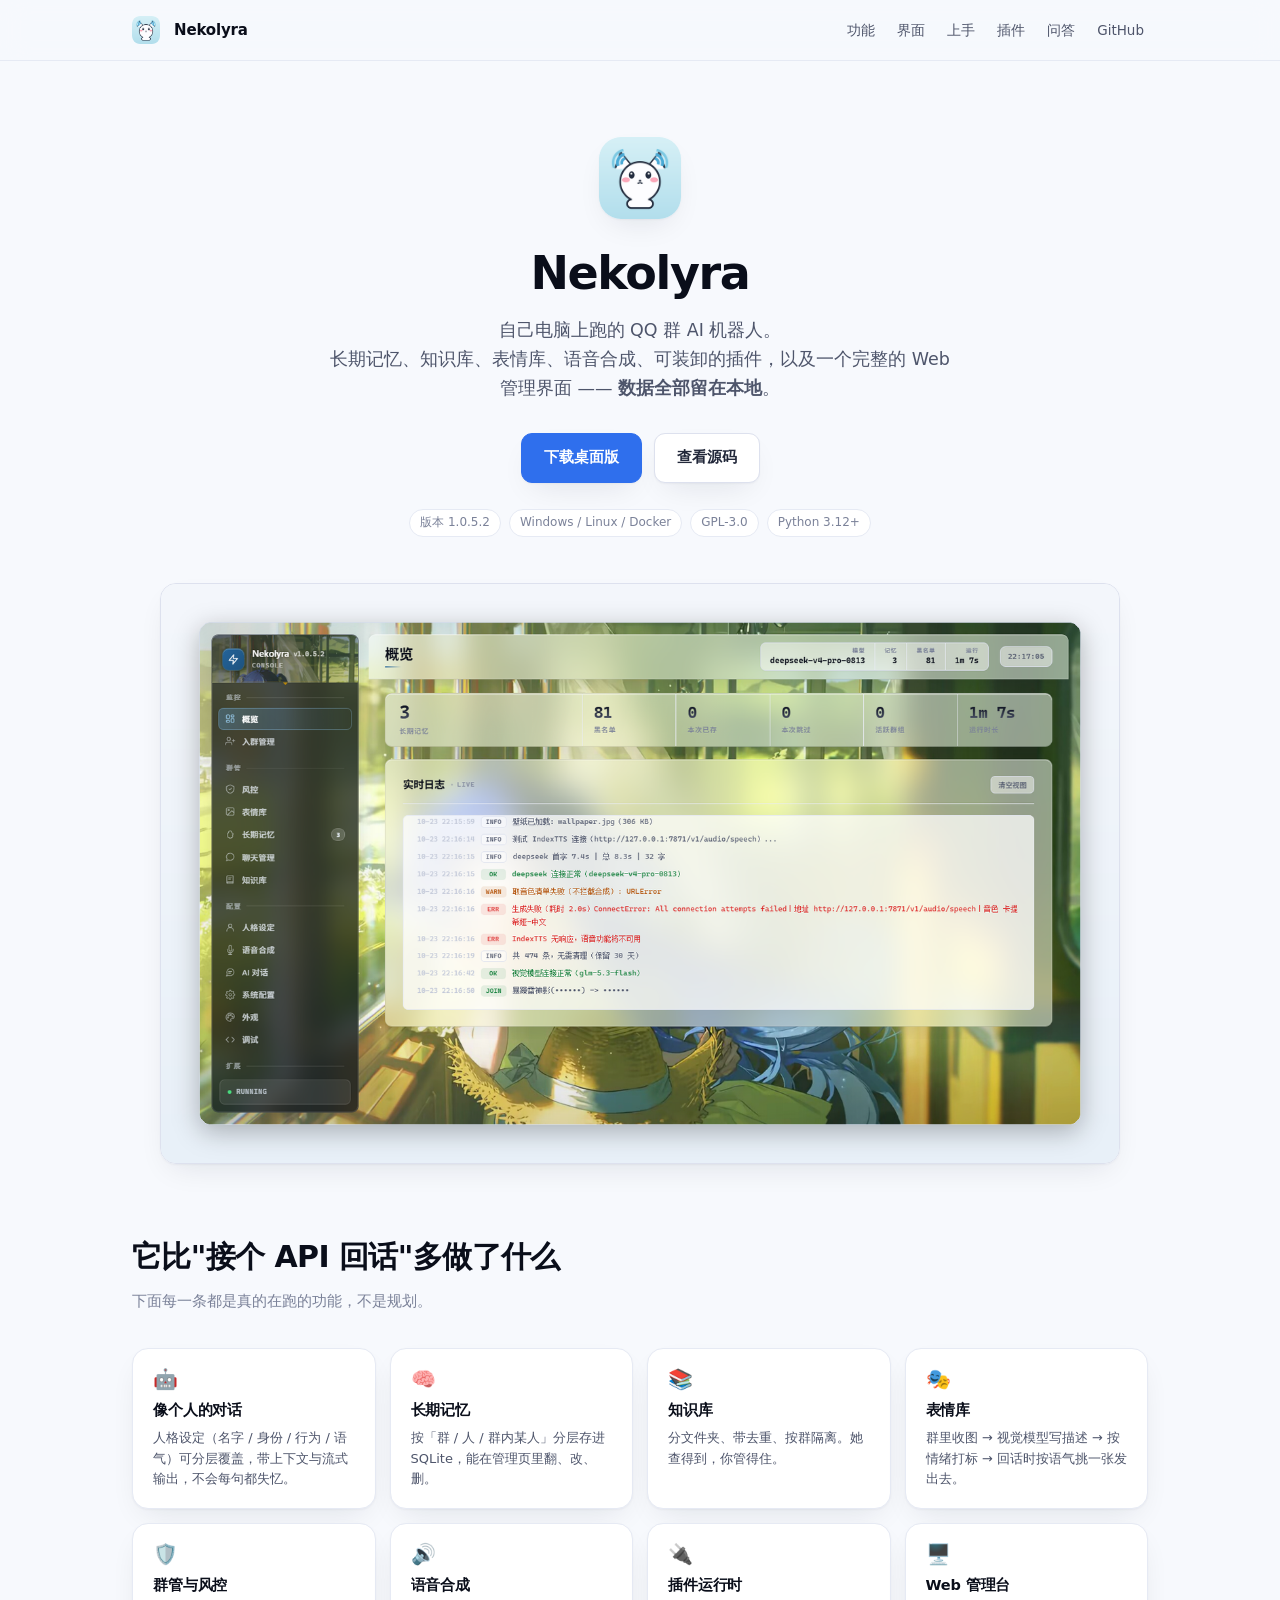
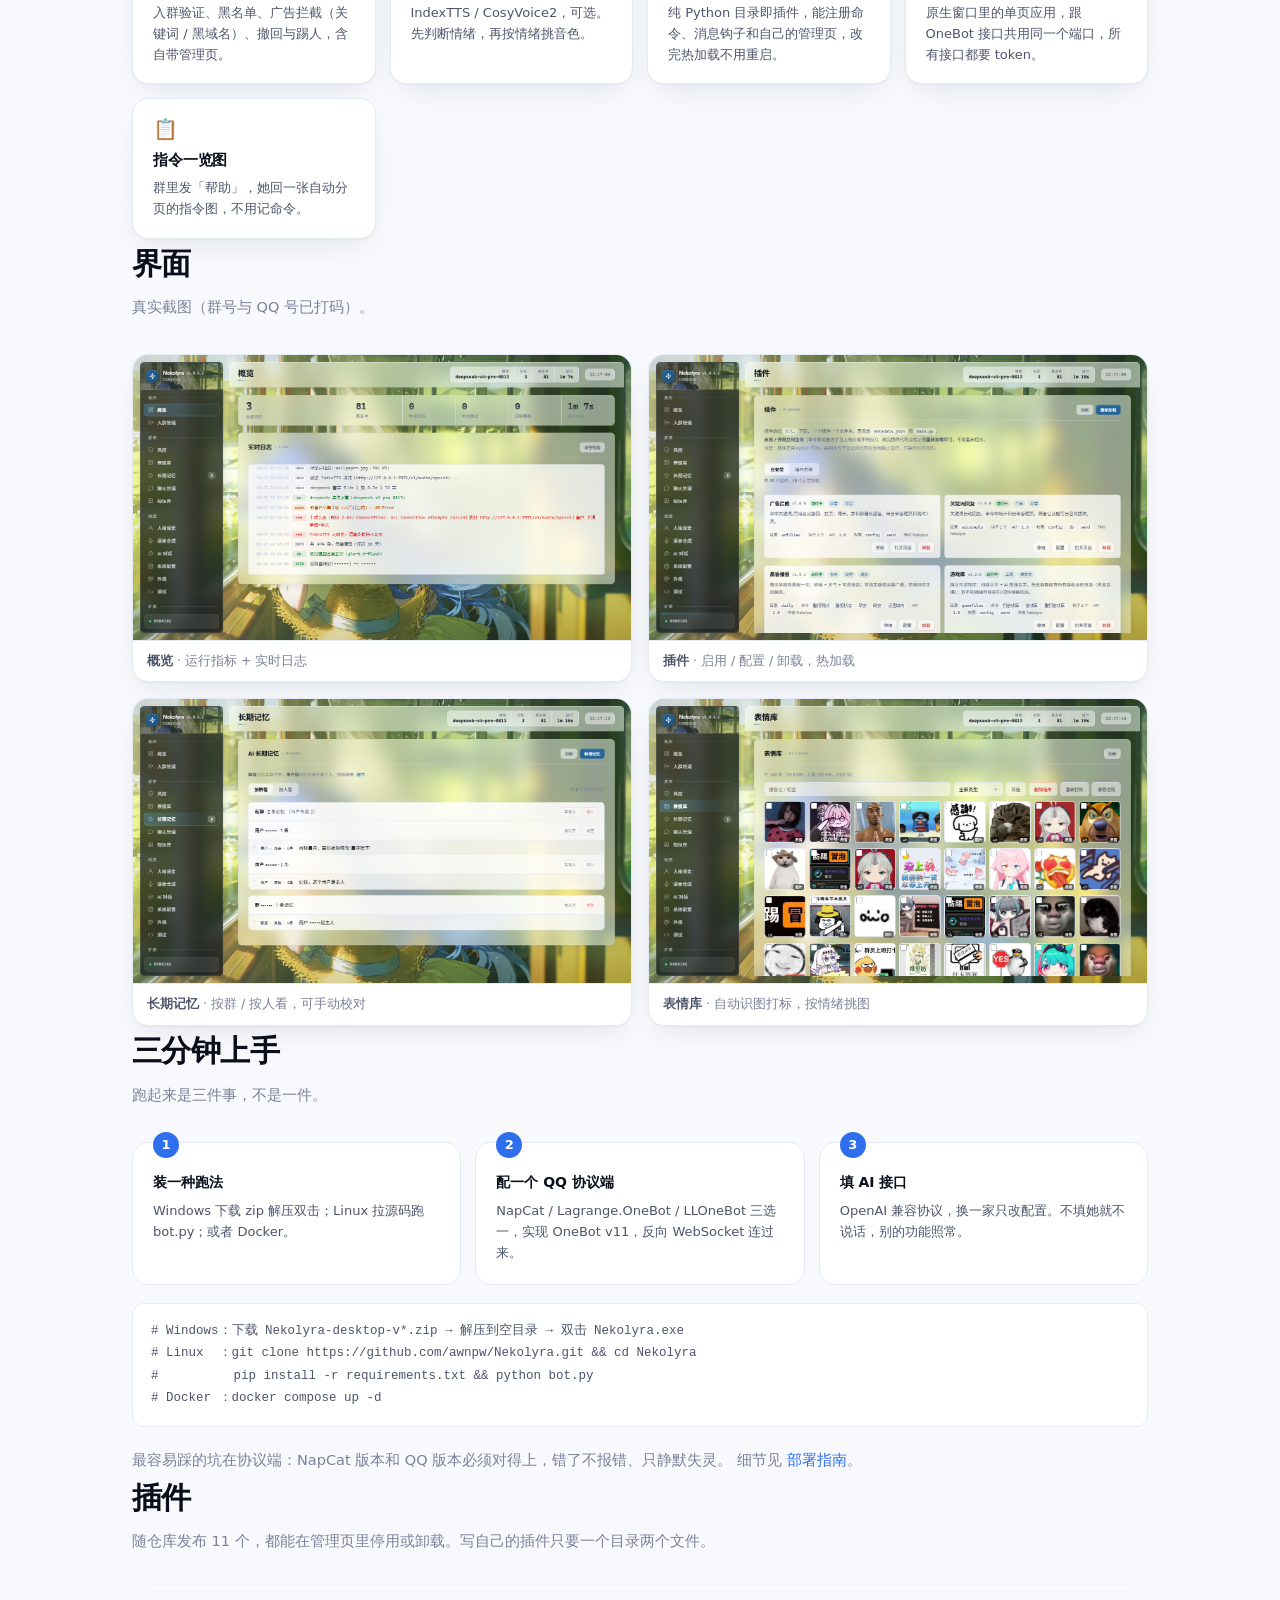
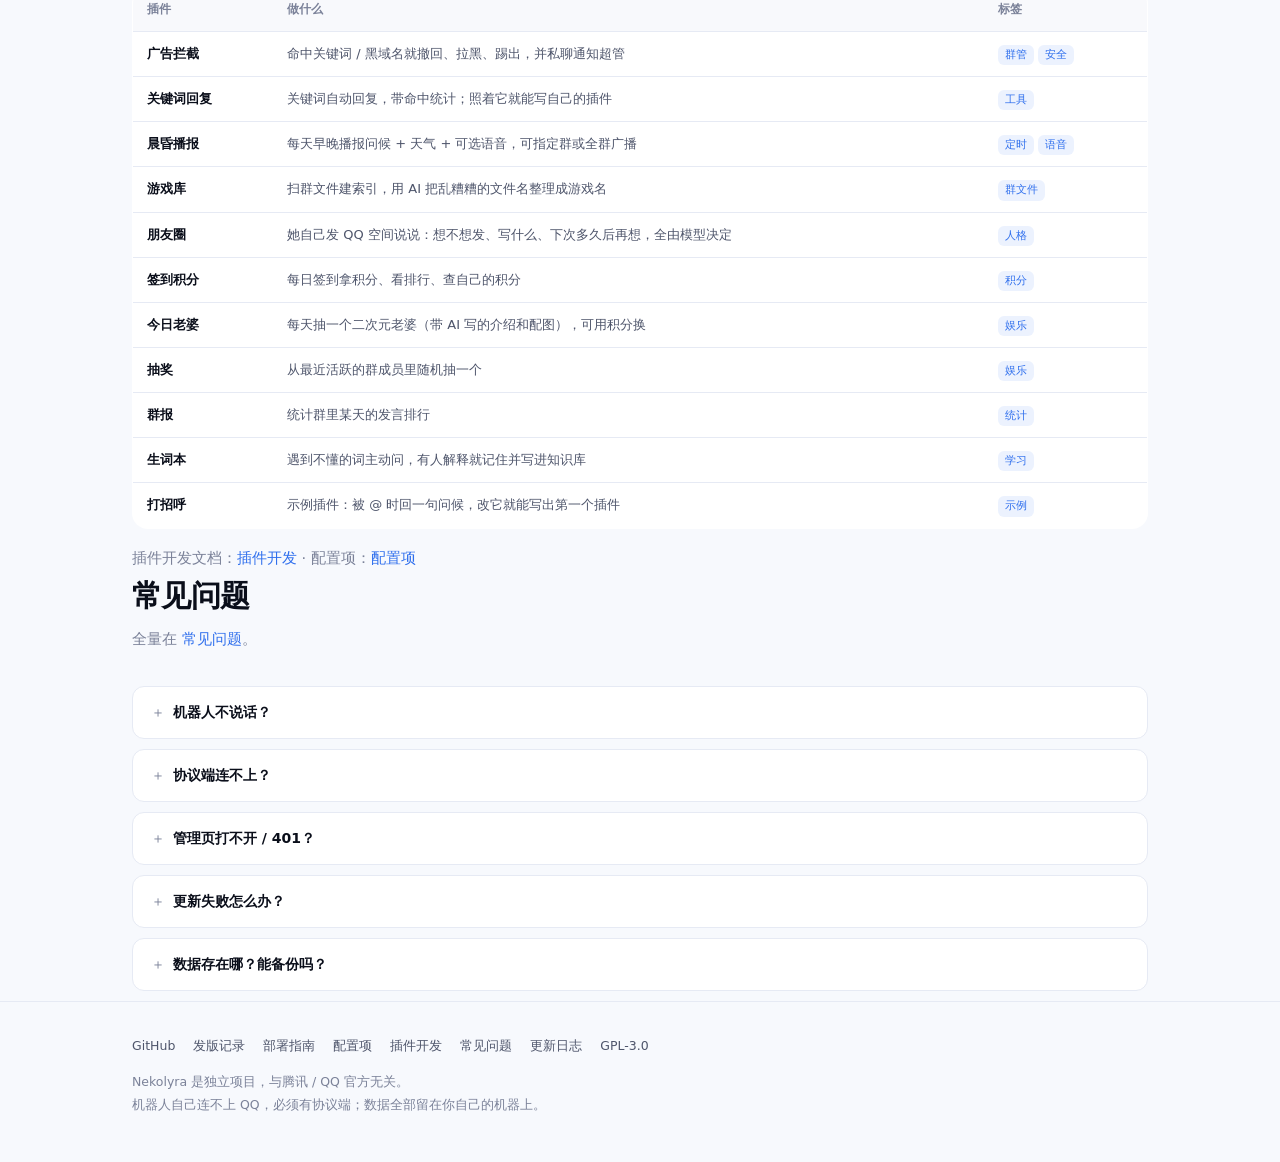
==== docs/index.html @ a96906b2 "文档：新增项目介绍页（GitHub Pages 用），单文件无依赖，深浅色自适应" ====
<!DOCTYPE html>
<html lang="zh-CN">
<head>
<meta charset="UTF-8">
<meta name="viewport" content="width=device-width, initial-scale=1.0, viewport-fit=cover">
<title>Nekolyra · 自己电脑上跑的 QQ 群 AI 机器人</title>
<meta name="description" content="Nekolyra 是一个跑在自己电脑上的 QQ 群 AI 机器人：长期记忆、知识库、表情库、语音合成、插件运行时，以及一个完整的 Web 管理界面。数据全在本地。">
<meta property="og:title" content="Nekolyra · 自己电脑上跑的 QQ 群 AI 机器人">
<meta property="og:description" content="长期记忆 / 知识库 / 表情库 / 语音 / 插件运行时 / Web 管理台，数据全在本地。">
<meta property="og:image" content="screenshots/hero.png">
<link rel="icon" href="screenshots/icon-192.png">
<style>
  :root{
    --ink:#0a0e1a; --text:#22283a; --text-2:#4e556b; --text-3:#7b8299;
    --bg:#f7f9fd; --card:#ffffff; --line:#e6eaf4; --line-2:#dde1ee;
    --blue:#2f6fed; --blue-soft:rgba(47,111,237,.09);
    --green:#15803d; --amber:#b45309; --shadow:0 1px 2px rgba(16,24,40,.04),0 12px 32px -12px rgba(16,24,40,.12);
    --radius:16px;
  }
  @media (prefers-color-scheme: dark){
    :root{
      --ink:#eef3fb; --text:#dbe3f3; --text-2:#a9b4cc; --text-3:#7f8aa6;
      --bg:#0b1120; --card:#121a2e; --line:#1e2942; --line-2:#28345c;
      --blue:#6aa9ff; --blue-soft:rgba(106,169,255,.13);
      --shadow:0 1px 2px rgba(0,0,0,.3),0 16px 40px -16px rgba(0,0,0,.6);
    }
  }
  *{box-sizing:border-box;margin:0;padding:0}
  html{scroll-behavior:smooth}
  body{
    font-family:system-ui,-apple-system,"Segoe UI","Microsoft YaHei",sans-serif;
    background:var(--bg); color:var(--text); line-height:1.65;
    -webkit-font-smoothing:antialiased;
  }
  a{color:var(--blue);text-decoration:none}
  a:hover{text-decoration:underline}
  .wrap{max-width:1060px;margin:0 auto;padding:0 22px}
  section{padding:78px 0}
  h2{font-size:clamp(22px,3.4vw,30px);letter-spacing:-.02em;color:var(--ink);margin-bottom:8px}
  .sub{color:var(--text-3);font-size:14.5px;margin-bottom:34px}

  /* ---------- 顶部 ---------- */
  header{position:sticky;top:0;z-index:20;backdrop-filter:blur(14px) saturate(1.4);
    background:color-mix(in srgb,var(--bg) 78%,transparent);border-bottom:1px solid var(--line)}
  .nav{display:flex;align-items:center;gap:14px;height:60px}
  .nav img{width:28px;height:28px;border-radius:8px}
  .nav b{font-size:15px;color:var(--ink);letter-spacing:-.01em}
  .nav .sp{flex:1}
  .nav a.link{font-size:13.5px;color:var(--text-2);padding:6px 4px}
  .nav a.link:hover{color:var(--blue);text-decoration:none}
  @media (max-width:700px){ .nav a.link{display:none} }

  /* ---------- hero ---------- */
  .hero{position:relative;overflow:hidden;padding:76px 0 60px;text-align:center}
  .hero::before{content:"";position:absolute;inset:-40% 30% auto;height:420px;
    background:radial-gradient(circle at 50% 0,var(--blue-soft),transparent 70%);pointer-events:none}
  .hero .logo{width:82px;height:82px;border-radius:22px;box-shadow:var(--shadow);margin-bottom:20px}
  .hero h1{font-size:clamp(30px,5.6vw,46px);line-height:1.15;letter-spacing:-.03em;color:var(--ink)}
  .hero p.lead{margin:16px auto 0;max-width:620px;font-size:clamp(15px,2.1vw,17.5px);color:var(--text-2)}
  .cta{display:flex;gap:12px;justify-content:center;flex-wrap:wrap;margin-top:30px}
  .btn{display:inline-flex;align-items:center;gap:8px;padding:12px 22px;border-radius:11px;
    font-size:14.5px;font-weight:600;border:1px solid var(--line-2);background:var(--card);
    color:var(--text);box-shadow:var(--shadow);transition:transform .12s ease,border-color .12s}
  .btn:hover{transform:translateY(-1px);border-color:var(--blue);text-decoration:none}
  .btn.primary{background:var(--blue);border-color:var(--blue);color:#fff}
  .badges{display:flex;gap:8px;justify-content:center;flex-wrap:wrap;margin-top:26px;
    font-size:12px;color:var(--text-3)}
  .badges span{padding:3px 10px;border:1px solid var(--line);border-radius:20px;background:var(--card)}
  .shot{margin:46px auto 0;max-width:960px}
  .shot img{width:100%;border-radius:var(--radius);border:1px solid var(--line-2);box-shadow:var(--shadow)}

  /* ---------- 功能 ---------- */
  .grid{display:grid;gap:14px;grid-template-columns:repeat(auto-fill,minmax(240px,1fr))}
  .card{background:var(--card);border:1px solid var(--line);border-radius:var(--radius);
    padding:20px 20px 18px;box-shadow:var(--shadow)}
  .card .ic{font-size:20px;line-height:1}
  .card h3{font-size:14.5px;color:var(--ink);margin:10px 0 5px;letter-spacing:-.01em}
  .card p{font-size:13px;color:var(--text-2);line-height:1.6}

  /* ---------- 截图 ---------- */
  .shots{display:grid;gap:16px;grid-template-columns:1fr 1fr}
  @media (max-width:760px){ .shots{grid-template-columns:1fr} }
  figure{background:var(--card);border:1px solid var(--line);border-radius:var(--radius);
    overflow:hidden;box-shadow:var(--shadow)}
  figure img{width:100%;display:block}
  figcaption{padding:10px 14px;font-size:12.5px;color:var(--text-3);border-top:1px solid var(--line)}
  figcaption b{color:var(--text-2);font-weight:600}

  /* ---------- 步骤 ---------- */
  .steps{display:grid;gap:14px;grid-template-columns:repeat(auto-fit,minmax(230px,1fr));counter-reset:s}
  .step{background:var(--card);border:1px solid var(--line);border-radius:var(--radius);padding:20px;position:relative}
  .step::before{counter-increment:s;content:counter(s);position:absolute;top:-11px;left:20px;
    width:26px;height:26px;border-radius:50%;background:var(--blue);color:#fff;
    font-size:13px;font-weight:700;display:flex;align-items:center;justify-content:center}
  .step h3{font-size:14px;color:var(--ink);margin:8px 0 6px}
  .step p{font-size:13px;color:var(--text-2)}
  pre{background:var(--card);border:1px solid var(--line);border-radius:12px;padding:16px 18px;
    overflow:auto;margin-top:18px;font-size:12.5px;line-height:1.8;color:var(--text-2);
    font-family:ui-monospace,"Cascadia Mono",Consolas,monospace}

  /* ---------- 插件表 ---------- */
  .tbl{width:100%;border-collapse:collapse;font-size:13px;background:var(--card);
    border:1px solid var(--line);border-radius:var(--radius);overflow:hidden}
  .tbl th,.tbl td{padding:11px 14px;text-align:left;border-bottom:1px solid var(--line);vertical-align:top}
  .tbl th{font-size:12px;color:var(--text-3);font-weight:600;background:color-mix(in srgb,var(--line) 30%,transparent)}
  .tbl tr:last-child td{border-bottom:none}
  .tbl td:first-child{white-space:nowrap;font-weight:600;color:var(--ink)}
  .tbl td:nth-child(2){color:var(--text-2)}
  .tag{display:inline-block;padding:1px 7px;border-radius:6px;font-size:11px;
    background:var(--blue-soft);color:var(--blue);margin-right:4px}

  /* ---------- FAQ ---------- */
  details{background:var(--card);border:1px solid var(--line);border-radius:12px;
    padding:14px 18px;margin-bottom:10px}
  details summary{cursor:pointer;font-size:14px;color:var(--ink);font-weight:600;list-style:none}
  details summary::-webkit-details-marker{display:none}
  details summary::before{content:"＋";color:var(--text-3);margin-right:8px;font-weight:400}
  details[open] summary::before{content:"－"}
  details p{margin-top:10px;font-size:13.5px;color:var(--text-2)}

  /* ---------- 页脚 ---------- */
  footer{border-top:1px solid var(--line);padding:34px 0 46px;font-size:12.5px;color:var(--text-3)}
  footer .row{display:flex;gap:18px;flex-wrap:wrap;align-items:center}
  footer .row a{color:var(--text-2)}
  footer .note{margin-top:14px;line-height:1.8}
</style>
</head>
<body>

<header>
  <div class="wrap nav">
    <img src="screenshots/icon-192.png" alt="Nekolyra">
    <b>Nekolyra</b>
    <span class="sp"></span>
    <a class="link" href="#features">功能</a>
    <a class="link" href="#shots">界面</a>
    <a class="link" href="#start">上手</a>
    <a class="link" href="#plugins">插件</a>
    <a class="link" href="#faq">问答</a>
    <a class="link" href="https://github.com/awnpw/Nekolyra">GitHub</a>
  </div>
</header>

<div class="wrap hero">
  <img class="logo" src="screenshots/icon-192.png" alt="">
  <h1>Nekolyra</h1>
  <p class="lead">
    自己电脑上跑的 QQ 群 AI 机器人。<br>
    长期记忆、知识库、表情库、语音合成、可装卸的插件，以及一个完整的 Web 管理界面 ——
    <b>数据全部留在本地</b>。
  </p>
  <div class="cta">
    <a class="btn primary" href="https://github.com/awnpw/Nekolyra/releases/latest">下载桌面版</a>
    <a class="btn" href="https://github.com/awnpw/Nekolyra">查看源码</a>
  </div>
  <div class="badges">
    <span>版本 1.0.5.2</span><span>Windows / Linux / Docker</span><span>GPL-3.0</span><span>Python 3.12+</span>
  </div>
  <div class="shot"><img src="screenshots/hero.png" alt="Nekolyra 管理界面"></div>
</div>

<section id="features" class="wrap">
  <h2>它比"接个 API 回话"多做了什么</h2>
  <p class="sub">下面每一条都是真的在跑的功能，不是规划。</p>
  <div class="grid">
    <div class="card"><div class="ic">🤖</div><h3>像个人的对话</h3>
      <p>人格设定（名字 / 身份 / 行为 / 语气）可分层覆盖，带上下文与流式输出，不会每句都失忆。</p></div>
    <div class="card"><div class="ic">🧠</div><h3>长期记忆</h3>
      <p>按「群 / 人 / 群内某人」分层存进 SQLite，能在管理页里翻、改、删。</p></div>
    <div class="card"><div class="ic">📚</div><h3>知识库</h3>
      <p>分文件夹、带去重、按群隔离。她查得到，你管得住。</p></div>
    <div class="card"><div class="ic">🎭</div><h3>表情库</h3>
      <p>群里收图 → 视觉模型写描述 → 按情绪打标 → 回话时按语气挑一张发出去。</p></div>
    <div class="card"><div class="ic">🛡️</div><h3>群管与风控</h3>
      <p>入群验证、黑名单、广告拦截（关键词 / 黑域名）、撤回与踢人，含自带管理页。</p></div>
    <div class="card"><div class="ic">🔊</div><h3>语音合成</h3>
      <p>IndexTTS / CosyVoice2，可选。先判断情绪，再按情绪挑音色。</p></div>
    <div class="card"><div class="ic">🔌</div><h3>插件运行时</h3>
      <p>纯 Python 目录即插件，能注册命令、消息钩子和自己的管理页，改完热加载不用重启。</p></div>
    <div class="card"><div class="ic">🖥️</div><h3>Web 管理台</h3>
      <p>原生窗口里的单页应用，跟 OneBot 接口共用同一个端口，所有接口都要 token。</p></div>
    <div class="card"><div class="ic">📋</div><h3>指令一览图</h3>
      <p>群里发「帮助」，她回一张自动分页的指令图，不用记命令。</p></div>
  </div>
</section>

<section id="shots" class="wrap">
  <h2>界面</h2>
  <p class="sub">真实截图（群号与 QQ 号已打码）。</p>
  <div class="shots">
    <figure><img src="screenshots/01-概览.png" alt="概览"><figcaption><b>概览</b> · 运行指标 + 实时日志</figcaption></figure>
    <figure><img src="screenshots/02-插件.png" alt="插件"><figcaption><b>插件</b> · 启用 / 配置 / 卸载，热加载</figcaption></figure>
    <figure><img src="screenshots/04-长期记忆.png" alt="长期记忆"><figcaption><b>长期记忆</b> · 按群 / 按人看，可手动校对</figcaption></figure>
    <figure><img src="screenshots/05-表情库.png" alt="表情库"><figcaption><b>表情库</b> · 自动识图打标，按情绪挑图</figcaption></figure>
  </div>
</section>

<section id="start" class="wrap">
  <h2>三分钟上手</h2>
  <p class="sub">跑起来是三件事，不是一件。</p>
  <div class="steps">
    <div class="step"><h3>装一种跑法</h3><p>Windows 下载 zip 解压双击；Linux 拉源码跑 bot.py；或者 Docker。</p></div>
    <div class="step"><h3>配一个 QQ 协议端</h3><p>NapCat / Lagrange.OneBot / LLOneBot 三选一，实现 OneBot v11，反向 WebSocket 连过来。</p></div>
    <div class="step"><h3>填 AI 接口</h3><p>OpenAI 兼容协议，换一家只改配置。不填她就不说话，别的功能照常。</p></div>
  </div>
  <pre># Windows：下载 Nekolyra-desktop-v*.zip → 解压到空目录 → 双击 Nekolyra.exe
# Linux  ：git clone https://github.com/awnpw/Nekolyra.git &amp;&amp; cd Nekolyra
#          pip install -r requirements.txt &amp;&amp; python bot.py
# Docker ：docker compose up -d</pre>
  <p class="sub" style="margin:22px 0 0">
    最容易踩的坑在协议端：NapCat 版本和 QQ 版本必须对得上，错了不报错、只静默失灵。
    细节见 <a href="部署指南.md">部署指南</a>。
  </p>
</section>

<section id="plugins" class="wrap">
  <h2>插件</h2>
  <p class="sub">随仓库发布 11 个，都能在管理页里停用或卸载。写自己的插件只要一个目录两个文件。</p>
  <table class="tbl">
    <thead><tr><th>插件</th><th>做什么</th><th>标签</th></tr></thead>
    <tbody>
      <tr><td>广告拦截</td><td>命中关键词 / 黑域名就撤回、拉黑、踢出，并私聊通知超管</td><td><span class="tag">群管</span><span class="tag">安全</span></td></tr>
      <tr><td>关键词回复</td><td>关键词自动回复，带命中统计；照着它就能写自己的插件</td><td><span class="tag">工具</span></td></tr>
      <tr><td>晨昏播报</td><td>每天早晚播报问候 + 天气 + 可选语音，可指定群或全群广播</td><td><span class="tag">定时</span><span class="tag">语音</span></td></tr>
      <tr><td>游戏库</td><td>扫群文件建索引，用 AI 把乱糟糟的文件名整理成游戏名</td><td><span class="tag">群文件</span></td></tr>
      <tr><td>朋友圈</td><td>她自己发 QQ 空间说说：想不想发、写什么、下次多久后再想，全由模型决定</td><td><span class="tag">人格</span></td></tr>
      <tr><td>签到积分</td><td>每日签到拿积分、看排行、查自己的积分</td><td><span class="tag">积分</span></td></tr>
      <tr><td>今日老婆</td><td>每天抽一个二次元老婆（带 AI 写的介绍和配图），可用积分换</td><td><span class="tag">娱乐</span></td></tr>
      <tr><td>抽奖</td><td>从最近活跃的群成员里随机抽一个</td><td><span class="tag">娱乐</span></td></tr>
      <tr><td>群报</td><td>统计群里某天的发言排行</td><td><span class="tag">统计</span></td></tr>
      <tr><td>生词本</td><td>遇到不懂的词主动问，有人解释就记住并写进知识库</td><td><span class="tag">学习</span></td></tr>
      <tr><td>打招呼</td><td>示例插件：被 @ 时回一句问候，改它就能写出第一个插件</td><td><span class="tag">示例</span></td></tr>
    </tbody>
  </table>
  <p class="sub" style="margin:18px 0 0">插件开发文档：<a href="插件开发.md">插件开发</a> · 配置项：<a href="配置项.md">配置项</a></p>
</section>

<section id="faq" class="wrap">
  <h2>常见问题</h2>
  <p class="sub">全量在 <a href="常见问题.md">常见问题</a>。</p>
  <details><summary>机器人不说话？</summary>
    <p>先看 startup.log 有没有「AI 连接正常」。没有就是 AI 接口没配好；有就是触发条件的问题 —— 默认要 @ 或叫名字才会理人。</p></details>
  <details><summary>协议端连不上？</summary>
    <p>NapCat 版本必须和 QQ 版本对得上，错了不报错、只静默失灵。另外确认反向 WebSocket 是往 127.0.0.1 的 PORT 连。</p></details>
  <details><summary>管理页打不开 / 401？</summary>
    <p>token 在 config.json 的 admin_token 里，URL 要用编码后的值（# &amp; = + 空格 都要转）。</p></details>
  <details><summary>更新失败怎么办？</summary>
    <p>看 data/updates/update.log：它会写清楚预检、备份、换名、验收每一步。验收不过会自动退回上一版，安装目录不会停在半新半旧。</p></details>
  <details><summary>数据存在哪？能备份吗？</summary>
    <p>全在安装目录的 data/ 下：bot.db、plugins/、stickers/、config.json。拷走整个 data/ 就是完整备份。</p></details>
</section>

<footer>
  <div class="wrap">
    <div class="row">
      <a href="https://github.com/awnpw/Nekolyra">GitHub</a>
      <a href="https://github.com/awnpw/Nekolyra/releases">发版记录</a>
      <a href="部署指南.md">部署指南</a>
      <a href="配置项.md">配置项</a>
      <a href="插件开发.md">插件开发</a>
      <a href="常见问题.md">常见问题</a>
      <a href="https://github.com/awnpw/Nekolyra/blob/main/CHANGELOG.md">更新日志</a>
      <a href="https://github.com/awnpw/Nekolyra/blob/main/LICENSE">GPL-3.0</a>
    </div>
    <div class="note">
      Nekolyra 是独立项目，与腾讯 / QQ 官方无关。<br>
      机器人自己连不上 QQ，必须有协议端；数据全部留在你自己的机器上。
    </div>
  </div>
</footer>

<script>
// 图片点击放大（不引入任何第三方库）
document.querySelectorAll(".shot img,.shots img").forEach(function (img) {
  img.style.cursor = "zoom-in";
  img.addEventListener("click", function () {
    var m = document.createElement("div");
    m.style.cssText = "position:fixed;inset:0;z-index:99;background:rgba(8,12,24,.82);" +
      "display:flex;align-items:center;justify-content:center;padding:24px;cursor:zoom-out";
    var big = img.cloneNode();
    big.style.cssText = "max-width:100%;max-height:100%;border-radius:12px;box-shadow:0 24px 60px rgba(0,0,0,.5)";
    m.appendChild(big);
    m.addEventListener("click", function () { m.remove(); });
    document.body.appendChild(m);
  });
});
</script>
</body>
</html>
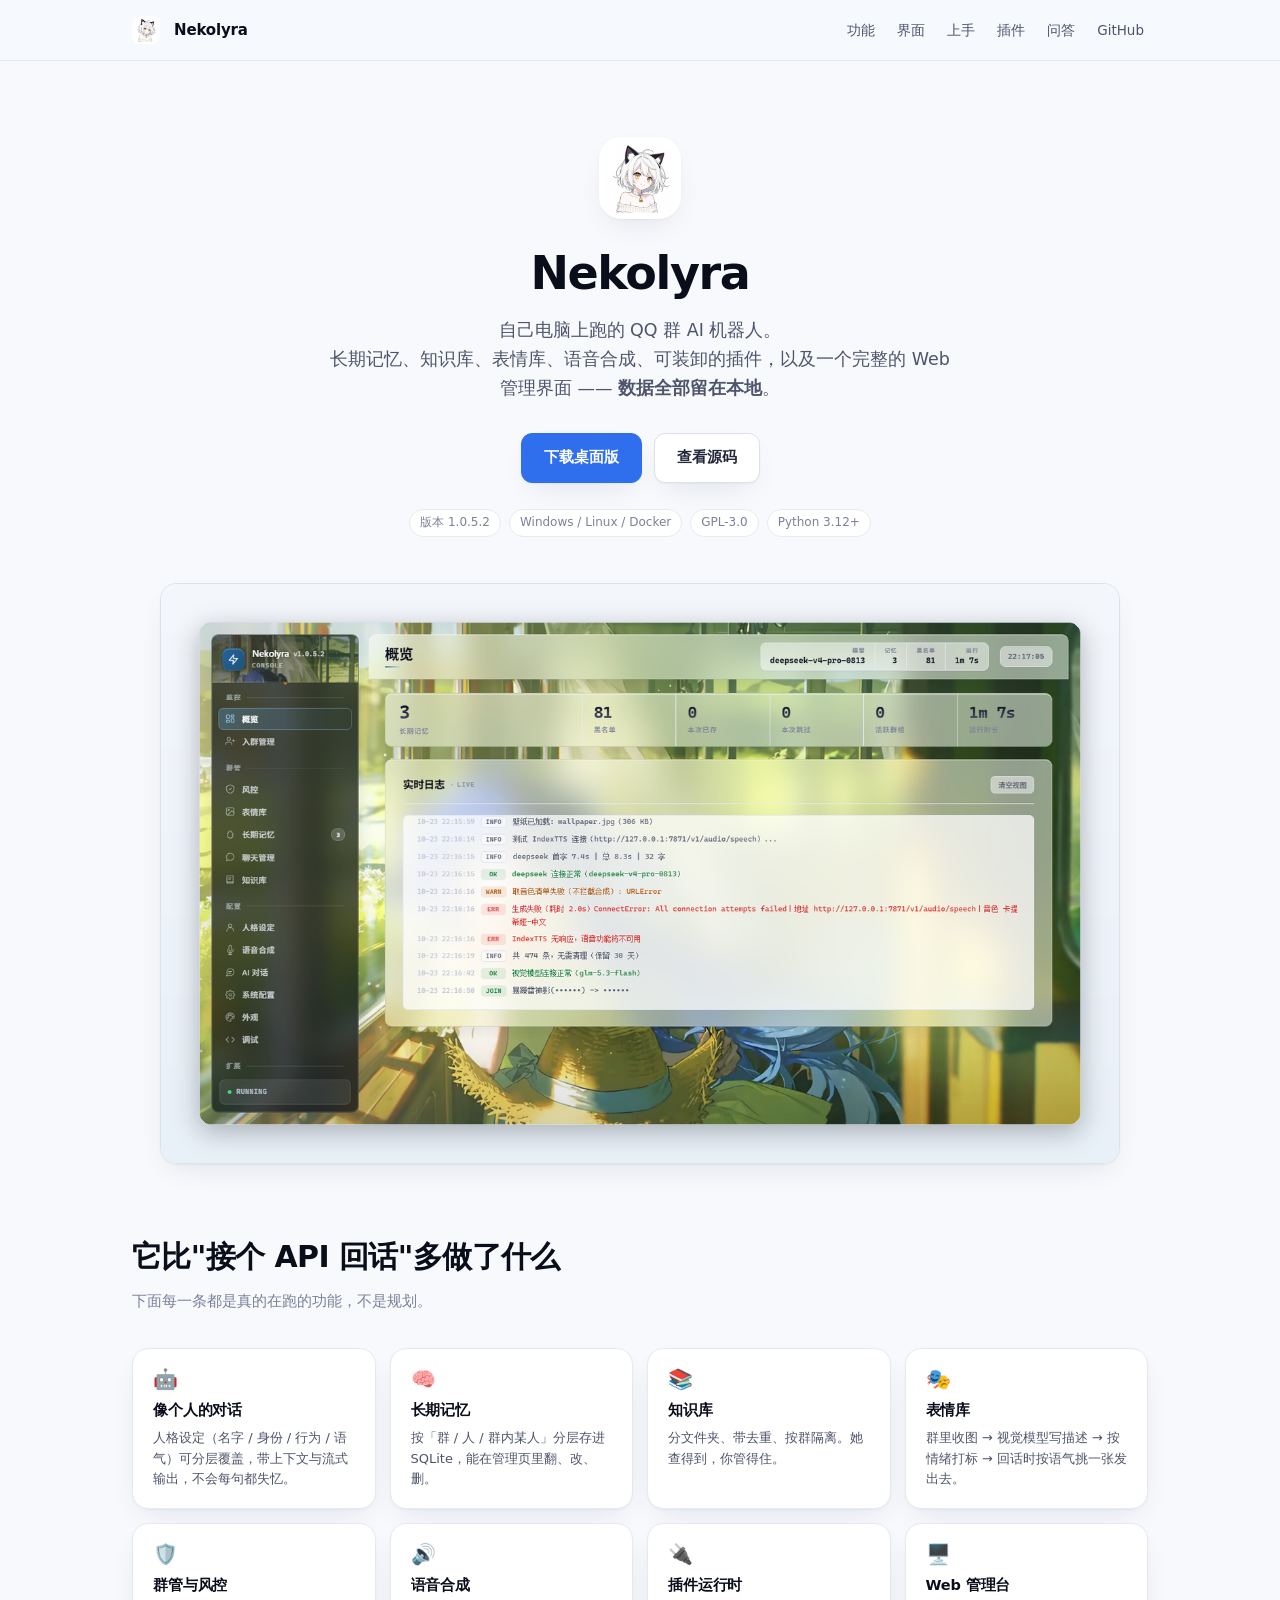
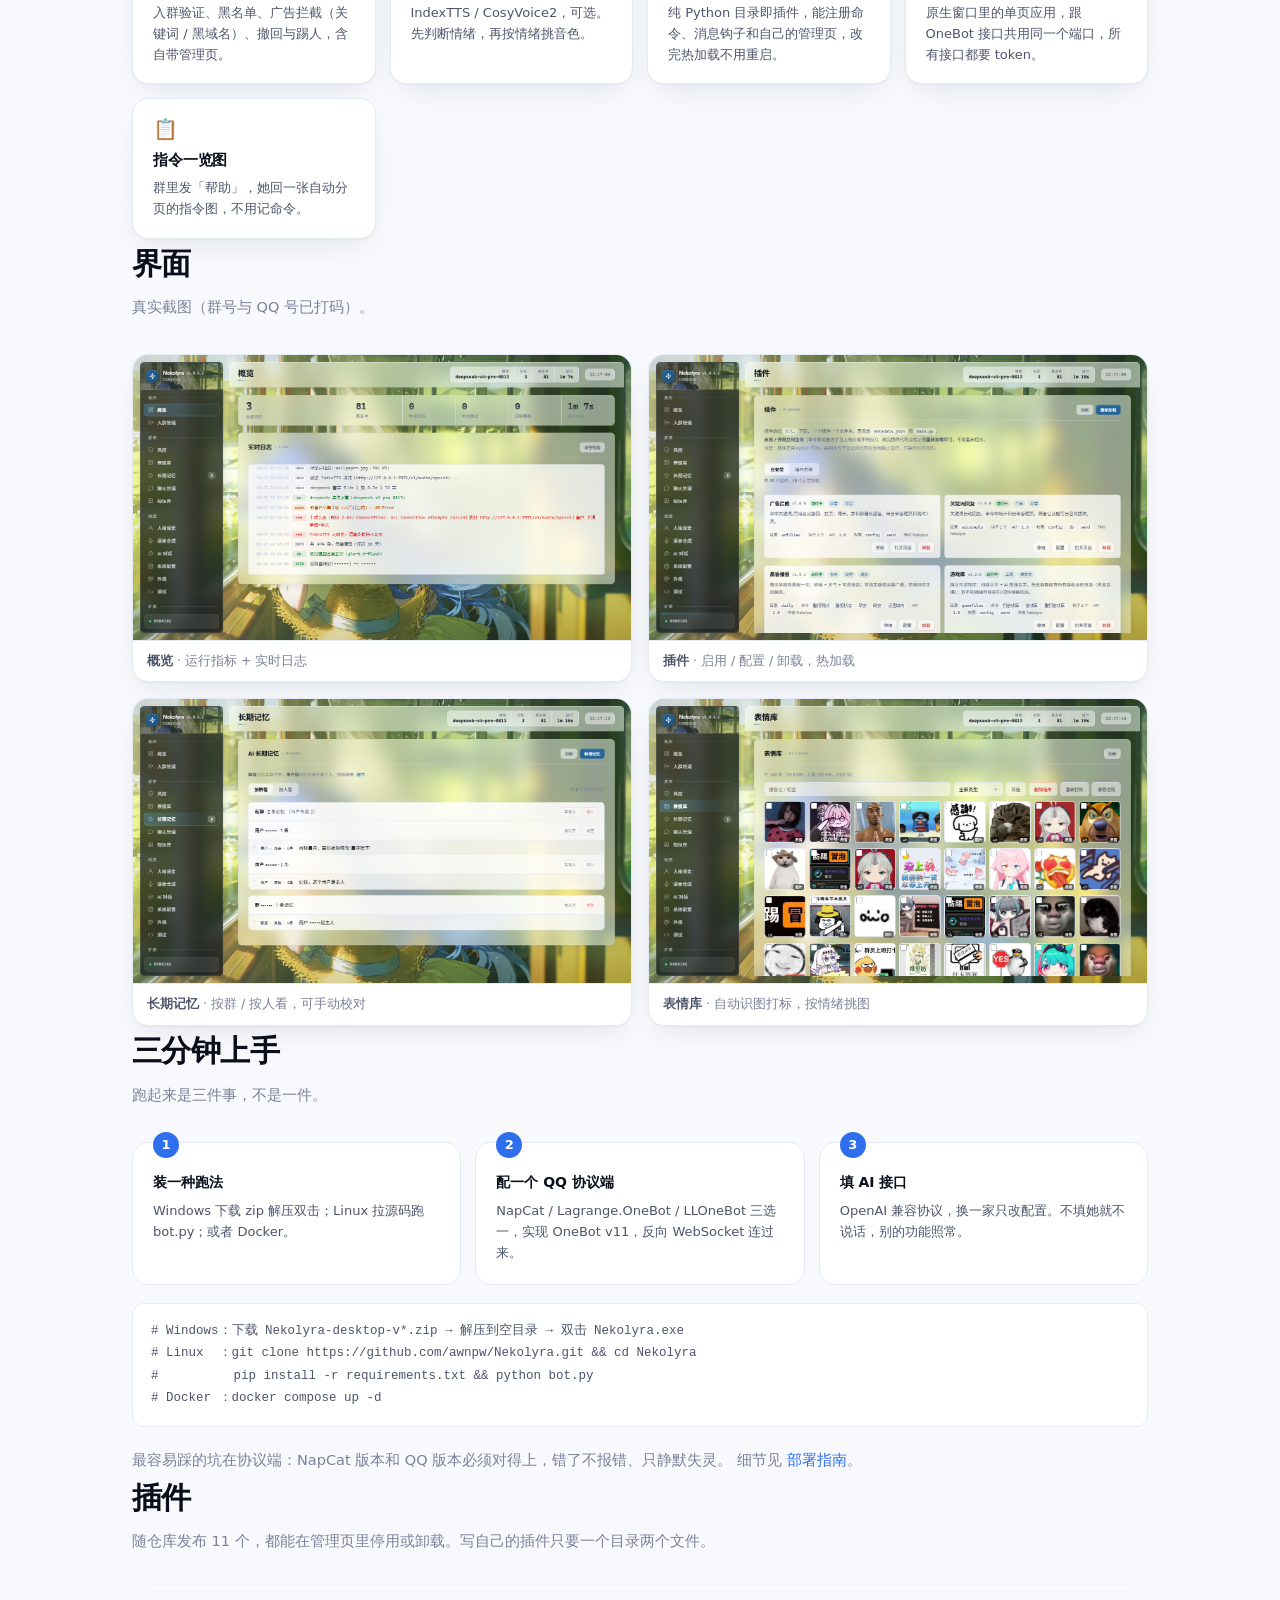
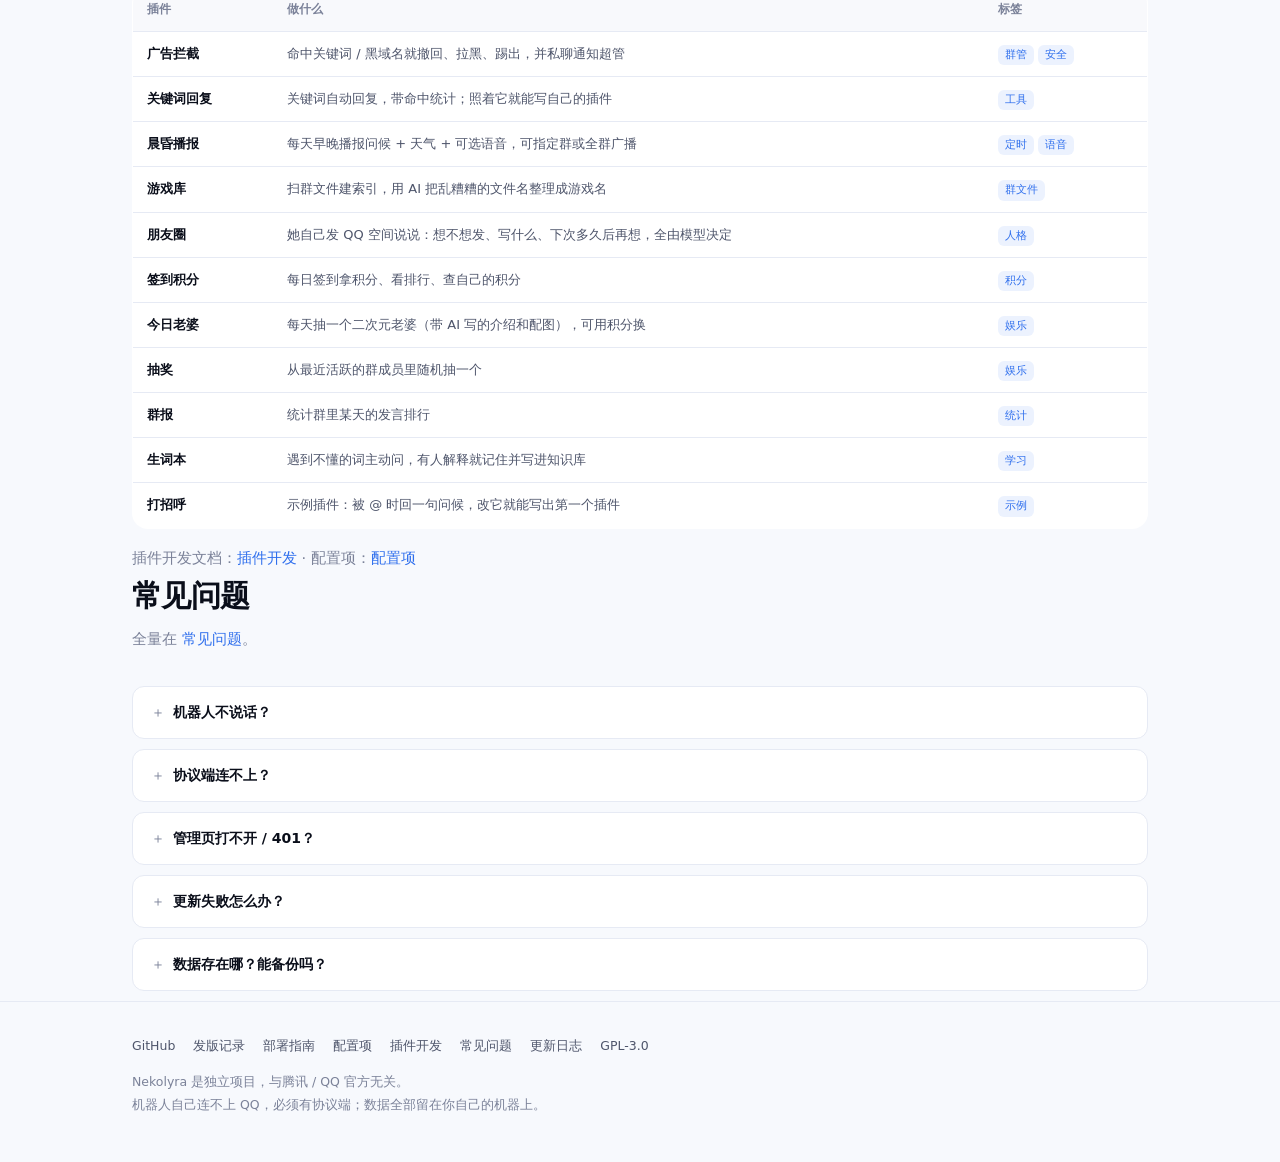
==== commit a86cd7ea: "图标全部换成当前版本（Nekolyra.ico），之前用的是旧的 Nekoe_icon.png - PWA 四件套（icon-192 / icon-512 / maskable-512 / apple" ====
--- a/docs/index.html
+++ b/docs/index.html
@@ -8,7 +8,7 @@
 <meta property="og:title" content="Nekolyra · 自己电脑上跑的 QQ 群 AI 机器人">
 <meta property="og:description" content="长期记忆 / 知识库 / 表情库 / 语音 / 插件运行时 / Web 管理台，数据全在本地。">
 <meta property="og:image" content="screenshots/hero.png">
-<link rel="icon" href="screenshots/icon-192.png">
+<link rel="icon" href="screenshots/logo.png">
 <style>
   :root{
     --ink:#0a0e1a; --text:#22283a; --text-2:#4e556b; --text-3:#7b8299;
@@ -142,7 +142,7 @@
 </header>
 
 <div class="wrap hero">
-  <img class="logo" src="screenshots/icon-192.png" alt="">
+  <img class="logo" src="screenshots/logo.png" alt="">
   <h1>Nekolyra</h1>
   <p class="lead">
     自己电脑上跑的 QQ 群 AI 机器人。<br>
@@ -209,7 +209,7 @@
 # Docker ：docker compose up -d</pre>
   <p class="sub" style="margin:22px 0 0">
     最容易踩的坑在协议端：NapCat 版本和 QQ 版本必须对得上，错了不报错、只静默失灵。
-    细节见 <a href="部署指南.md">部署指南</a>。
+    细节见 <a href="https://github.com/awnpw/Nekolyra/blob/main/docs/部署指南.md">部署指南</a>。
   </p>
 </section>
 
@@ -232,12 +232,12 @@
       <tr><td>打招呼</td><td>示例插件：被 @ 时回一句问候，改它就能写出第一个插件</td><td><span class="tag">示例</span></td></tr>
     </tbody>
   </table>
-  <p class="sub" style="margin:18px 0 0">插件开发文档：<a href="插件开发.md">插件开发</a> · 配置项：<a href="配置项.md">配置项</a></p>
+  <p class="sub" style="margin:18px 0 0">插件开发文档：<a href="https://github.com/awnpw/Nekolyra/blob/main/docs/插件开发.md">插件开发</a> · 配置项：<a href="https://github.com/awnpw/Nekolyra/blob/main/docs/配置项.md">配置项</a></p>
 </section>
 
 <section id="faq" class="wrap">
   <h2>常见问题</h2>
-  <p class="sub">全量在 <a href="常见问题.md">常见问题</a>。</p>
+  <p class="sub">全量在 <a href="https://github.com/awnpw/Nekolyra/blob/main/docs/常见问题.md">常见问题</a>。</p>
   <details><summary>机器人不说话？</summary>
     <p>先看 startup.log 有没有「AI 连接正常」。没有就是 AI 接口没配好；有就是触发条件的问题 —— 默认要 @ 或叫名字才会理人。</p></details>
   <details><summary>协议端连不上？</summary>
@@ -255,10 +255,10 @@
     <div class="row">
       <a href="https://github.com/awnpw/Nekolyra">GitHub</a>
       <a href="https://github.com/awnpw/Nekolyra/releases">发版记录</a>
-      <a href="部署指南.md">部署指南</a>
-      <a href="配置项.md">配置项</a>
-      <a href="插件开发.md">插件开发</a>
-      <a href="常见问题.md">常见问题</a>
+      <a href="https://github.com/awnpw/Nekolyra/blob/main/docs/部署指南.md">部署指南</a>
+      <a href="https://github.com/awnpw/Nekolyra/blob/main/docs/配置项.md">配置项</a>
+      <a href="https://github.com/awnpw/Nekolyra/blob/main/docs/插件开发.md">插件开发</a>
+      <a href="https://github.com/awnpw/Nekolyra/blob/main/docs/常见问题.md">常见问题</a>
       <a href="https://github.com/awnpw/Nekolyra/blob/main/CHANGELOG.md">更新日志</a>
       <a href="https://github.com/awnpw/Nekolyra/blob/main/LICENSE">GPL-3.0</a>
     </div>
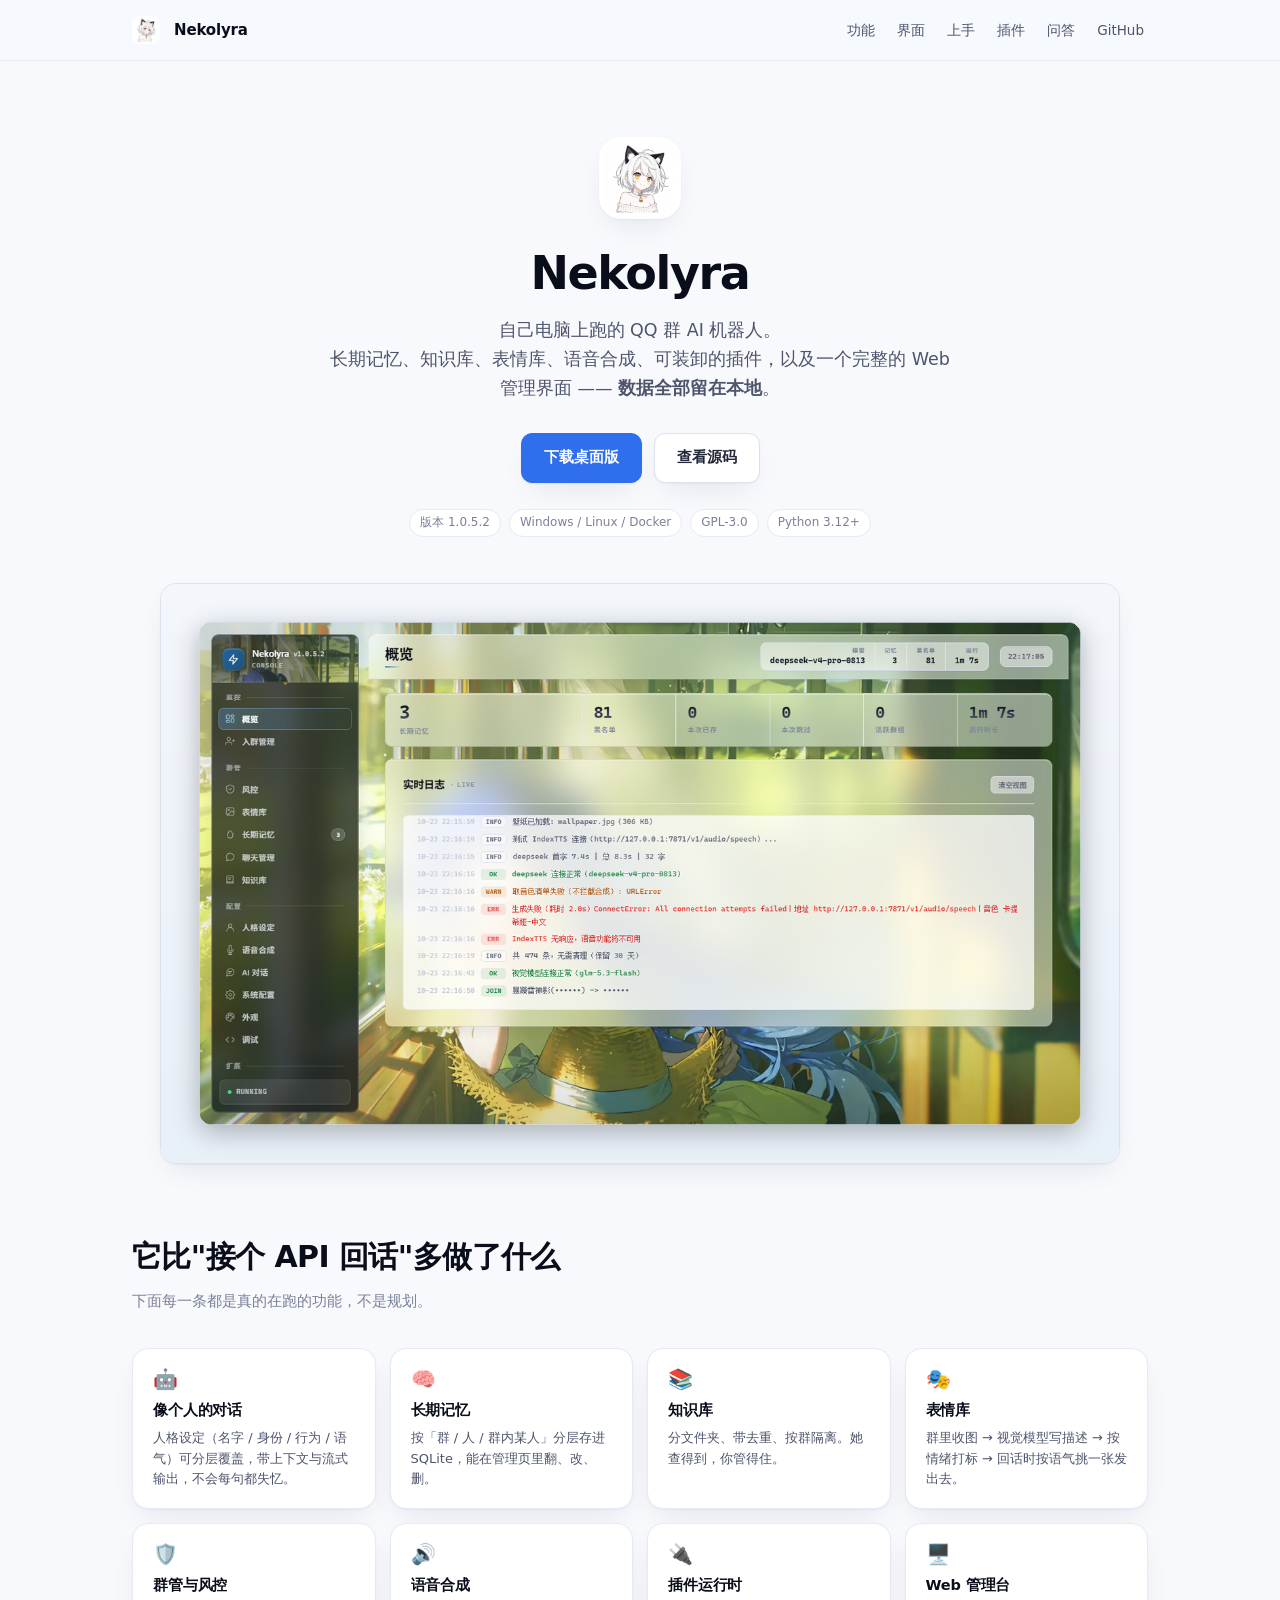
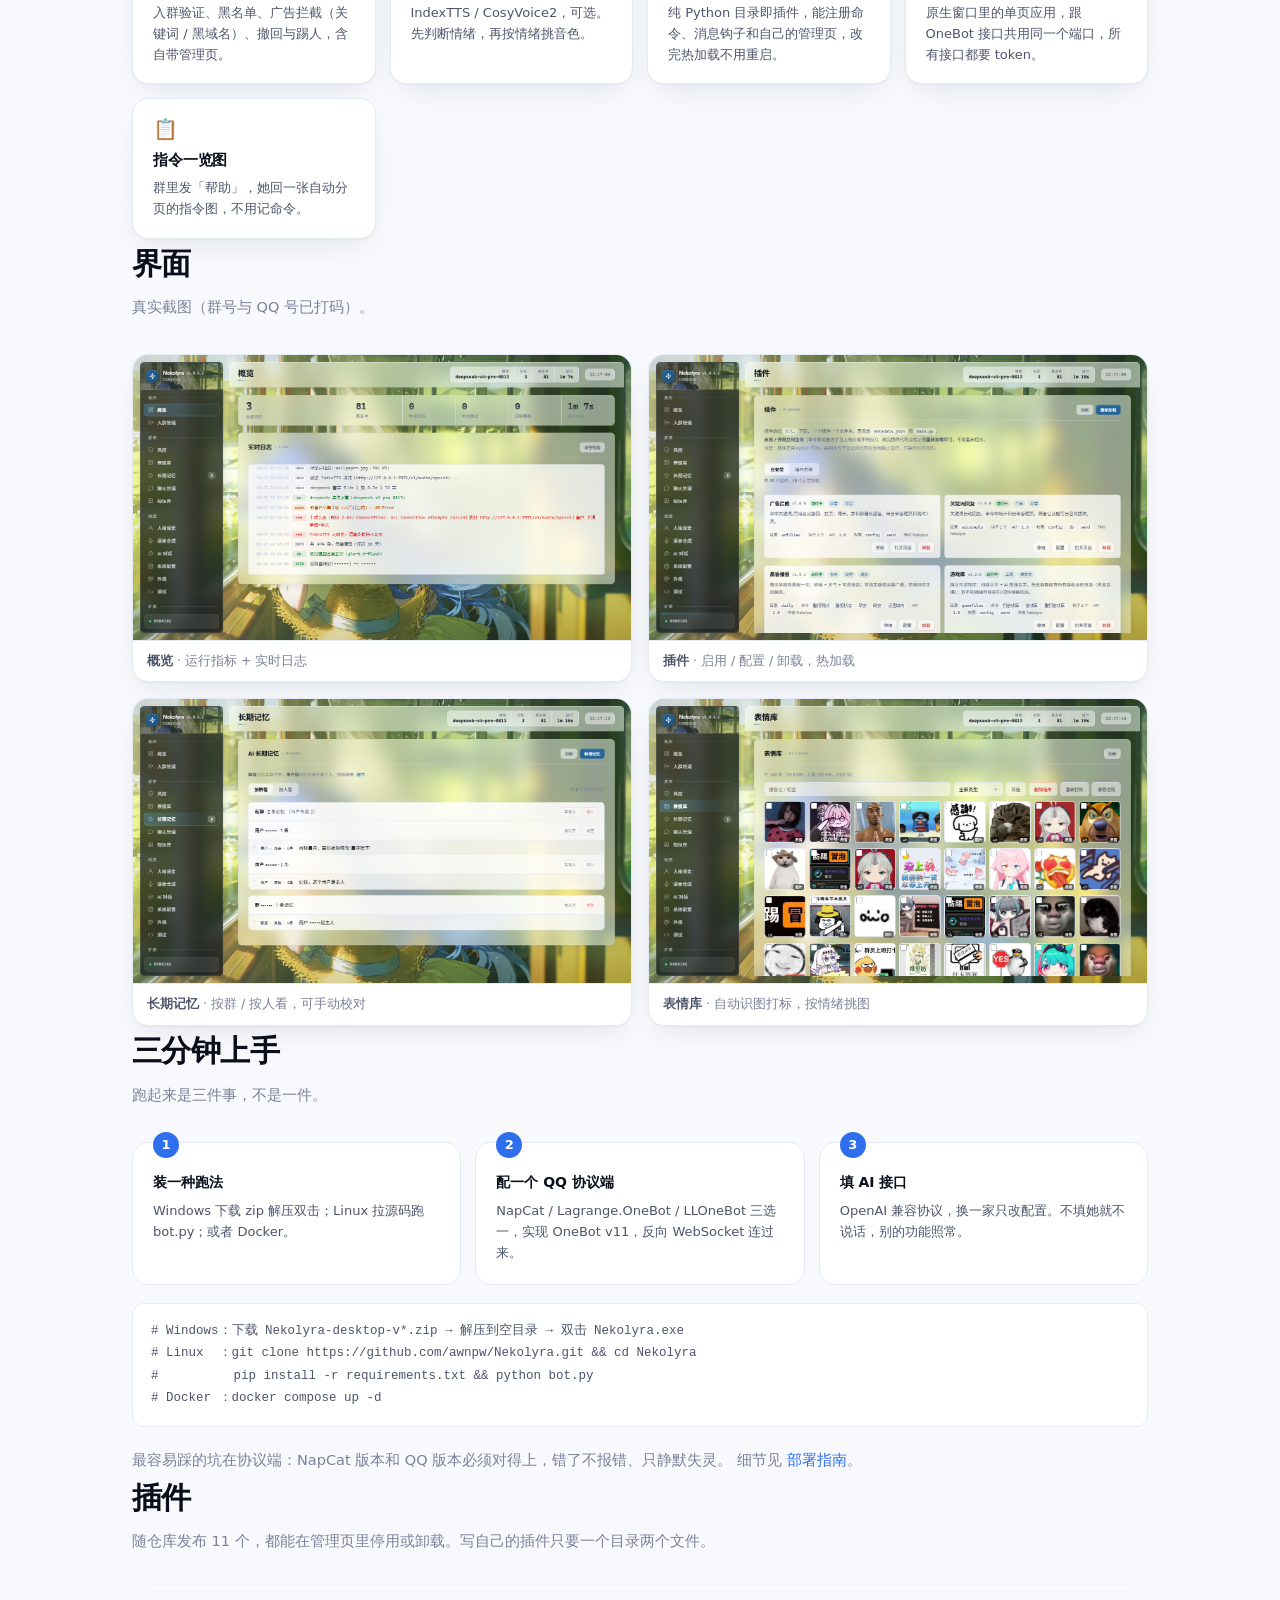
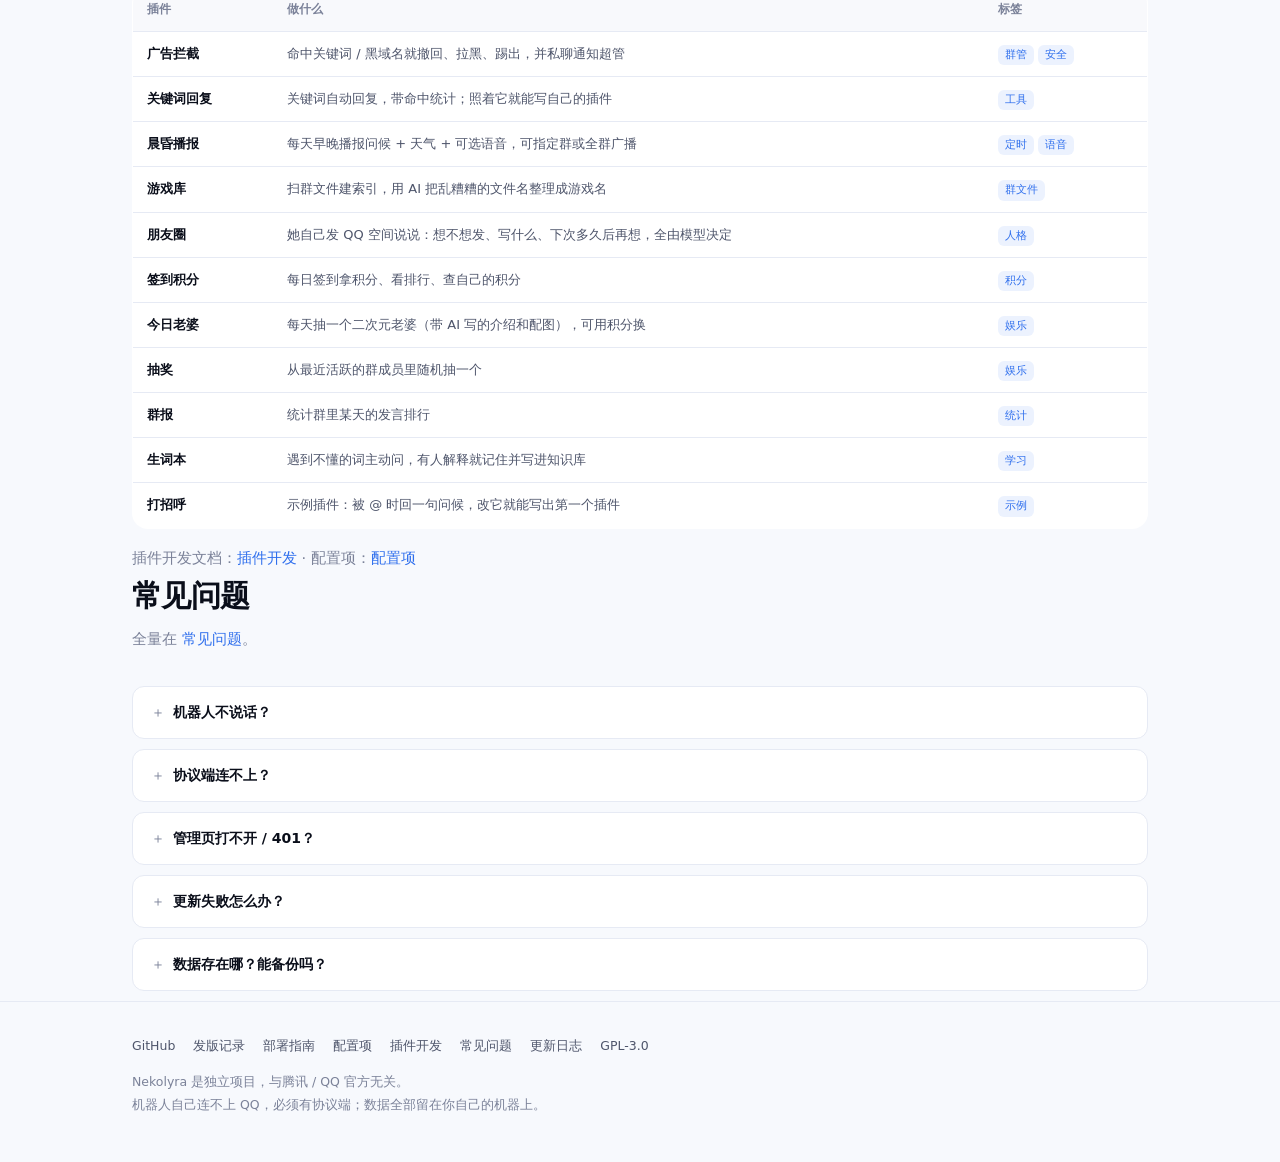
==== commit 316951dd: "介绍页：导航图标改用 logo.png?v=2，绕开浏览器对旧 icon-192.png 的缓存" ====
--- a/docs/index.html
+++ b/docs/index.html
@@ -8,7 +8,7 @@
 <meta property="og:title" content="Nekolyra · 自己电脑上跑的 QQ 群 AI 机器人">
 <meta property="og:description" content="长期记忆 / 知识库 / 表情库 / 语音 / 插件运行时 / Web 管理台，数据全在本地。">
 <meta property="og:image" content="screenshots/hero.png">
-<link rel="icon" href="screenshots/logo.png">
+<link rel="icon" href="screenshots/logo.png?v=2">
 <style>
   :root{
     --ink:#0a0e1a; --text:#22283a; --text-2:#4e556b; --text-3:#7b8299;
@@ -129,7 +129,7 @@
 
 <header>
   <div class="wrap nav">
-    <img src="screenshots/icon-192.png" alt="Nekolyra">
+    <img src="screenshots/logo.png?v=2" alt="Nekolyra">
     <b>Nekolyra</b>
     <span class="sp"></span>
     <a class="link" href="#features">功能</a>
@@ -142,7 +142,7 @@
 </header>
 
 <div class="wrap hero">
-  <img class="logo" src="screenshots/logo.png" alt="">
+  <img class="logo" src="screenshots/logo.png?v=2" alt="">
   <h1>Nekolyra</h1>
   <p class="lead">
     自己电脑上跑的 QQ 群 AI 机器人。<br>
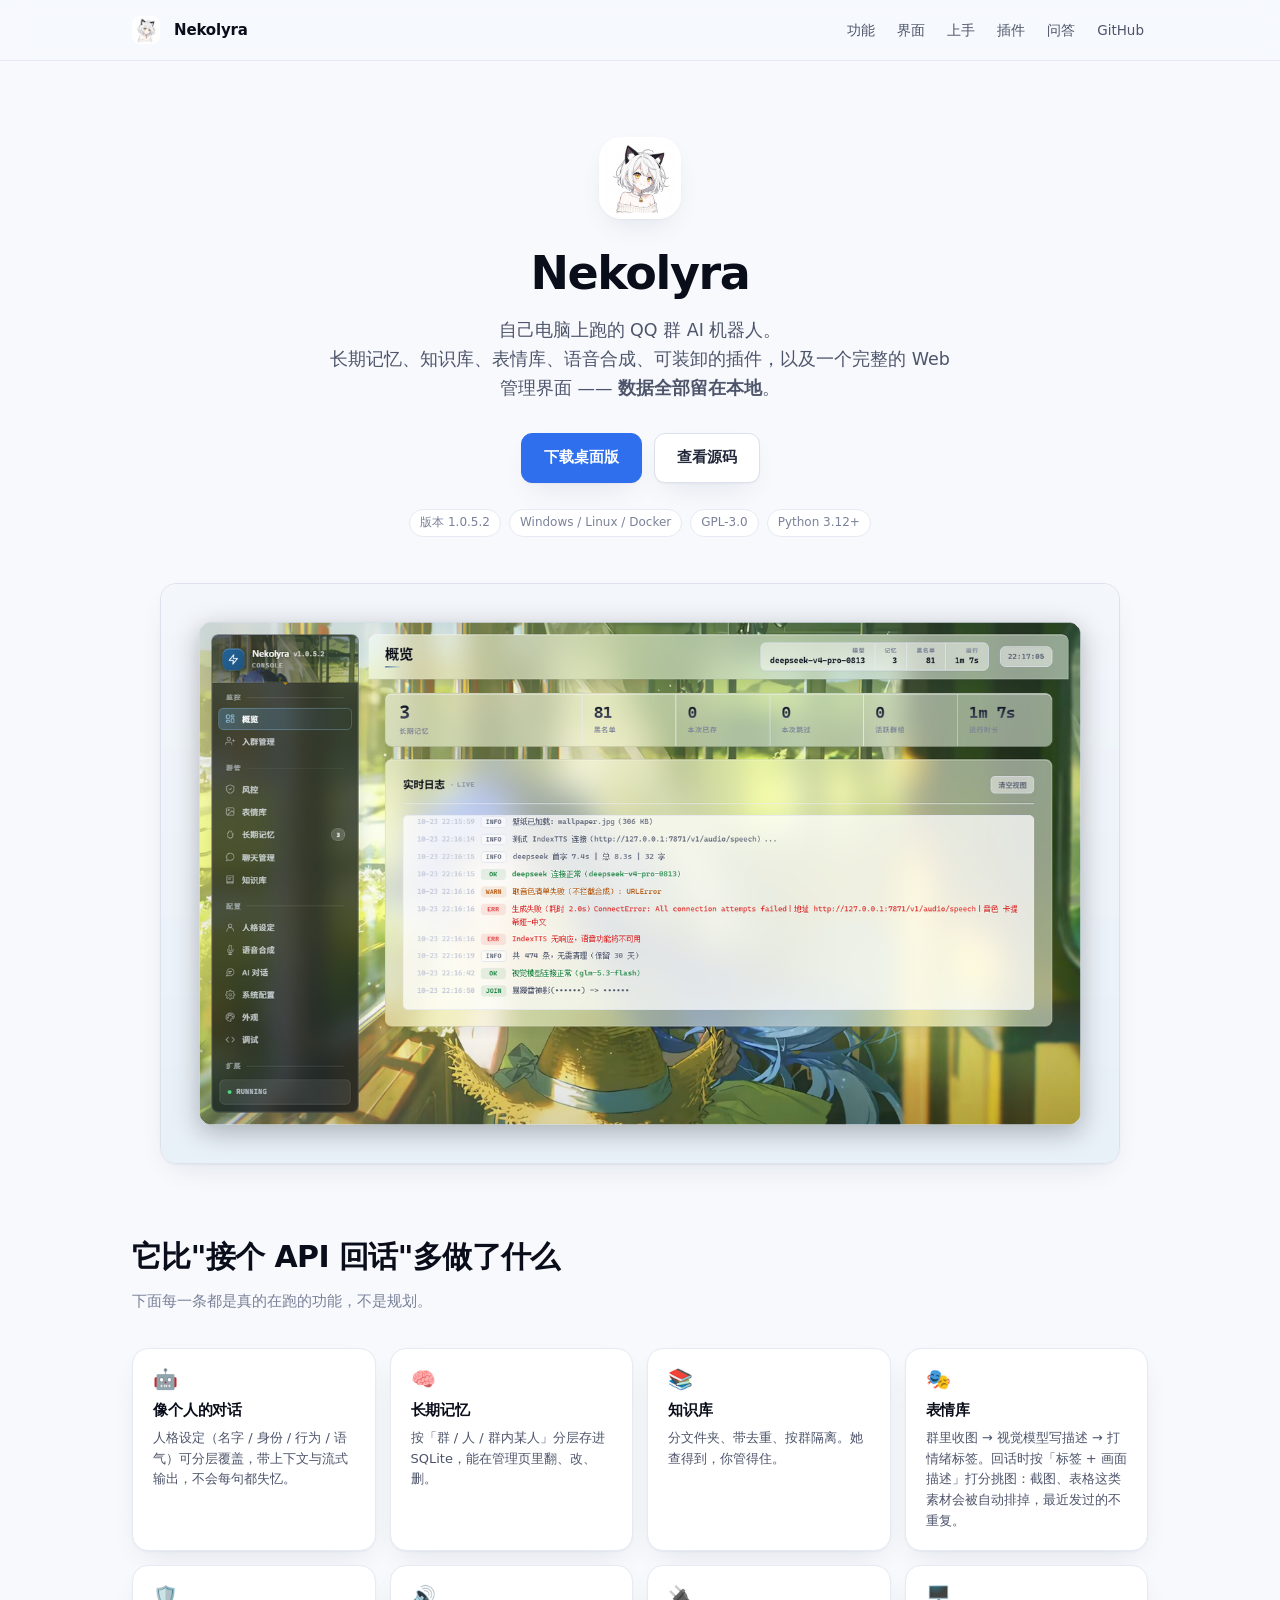
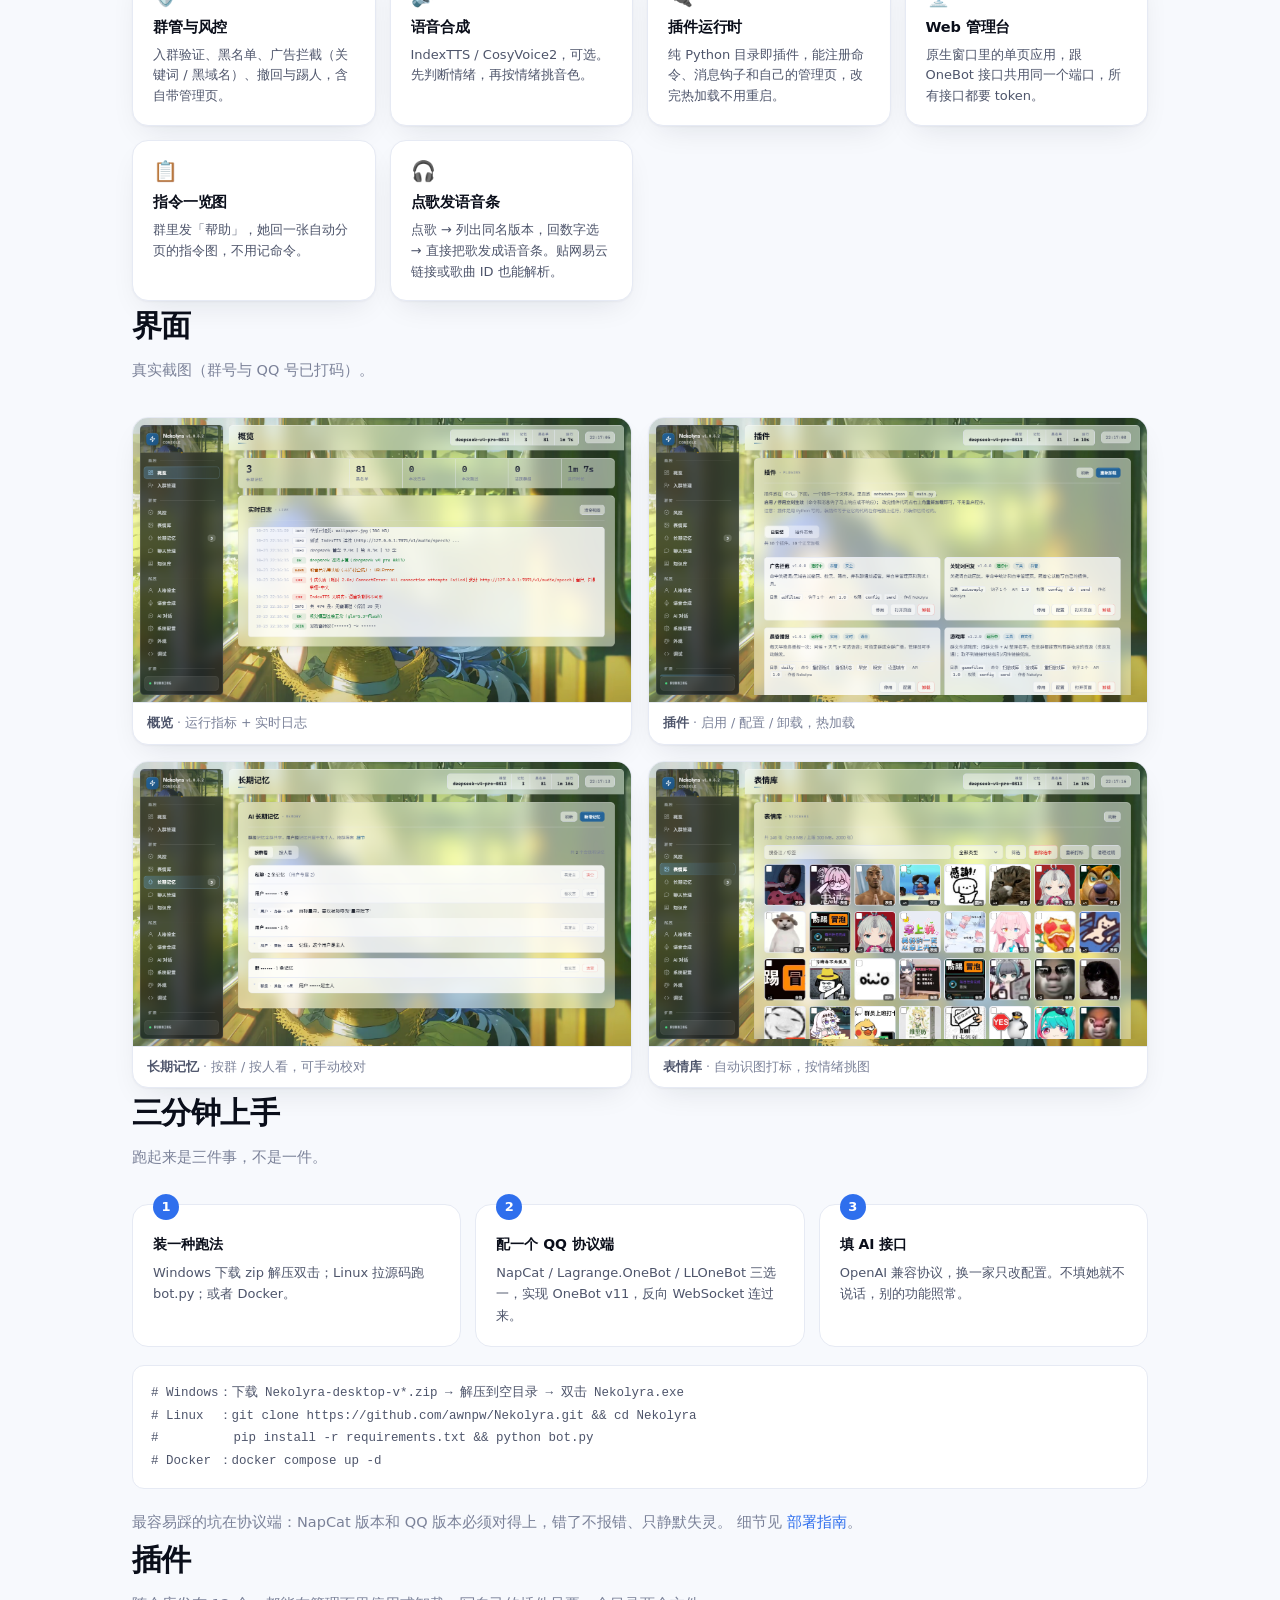
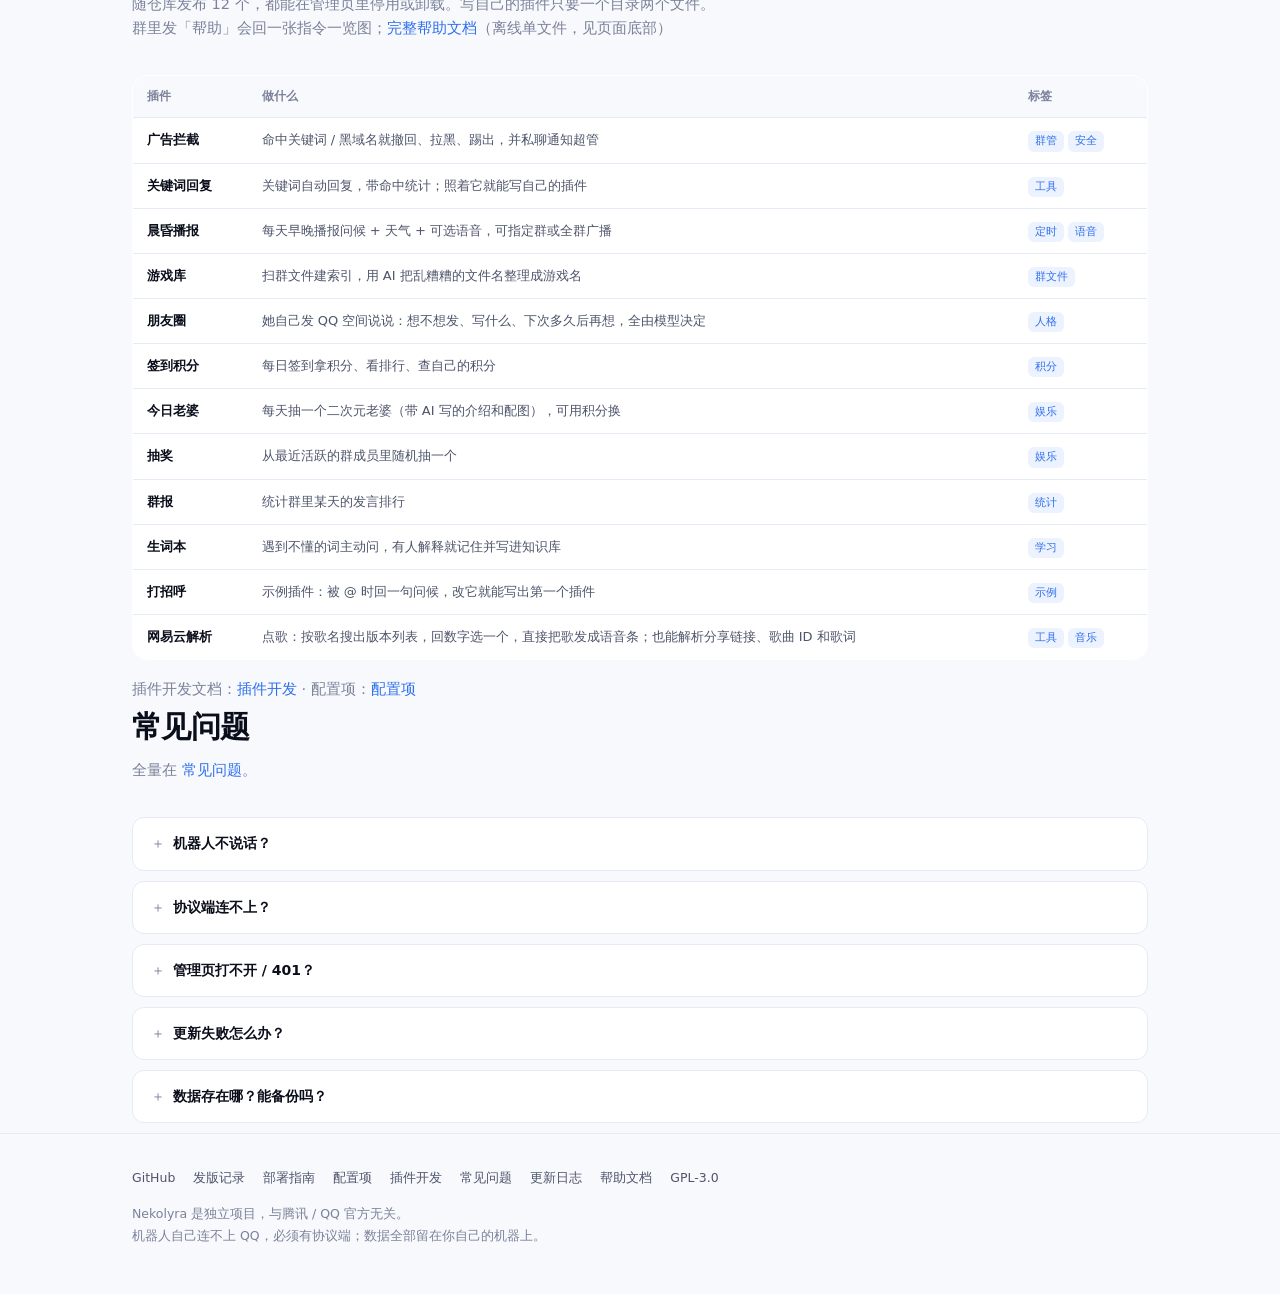
==== commit 8eb549a6: "站点更新 2026-10-25 00:16" ====
--- a/docs/index.html
+++ b/docs/index.html
@@ -170,7 +170,7 @@
     <div class="card"><div class="ic">📚</div><h3>知识库</h3>
       <p>分文件夹、带去重、按群隔离。她查得到，你管得住。</p></div>
     <div class="card"><div class="ic">🎭</div><h3>表情库</h3>
-      <p>群里收图 → 视觉模型写描述 → 按情绪打标 → 回话时按语气挑一张发出去。</p></div>
+      <p>群里收图 → 视觉模型写描述 → 打情绪标签。回话时按「标签 + 画面描述」打分挑图：截图、表格这类素材会被自动排掉，最近发过的不重复。</p></div>
     <div class="card"><div class="ic">🛡️</div><h3>群管与风控</h3>
       <p>入群验证、黑名单、广告拦截（关键词 / 黑域名）、撤回与踢人，含自带管理页。</p></div>
     <div class="card"><div class="ic">🔊</div><h3>语音合成</h3>
@@ -181,6 +181,8 @@
       <p>原生窗口里的单页应用，跟 OneBot 接口共用同一个端口，所有接口都要 token。</p></div>
     <div class="card"><div class="ic">📋</div><h3>指令一览图</h3>
       <p>群里发「帮助」，她回一张自动分页的指令图，不用记命令。</p></div>
+    <div class="card"><div class="ic">🎧</div><h3>点歌发语音条</h3>
+      <p>点歌 → 列出同名版本，回数字选 → 直接把歌发成语音条。贴网易云链接或歌曲 ID 也能解析。</p></div>
   </div>
 </section>
 
@@ -215,7 +217,7 @@
 
 <section id="plugins" class="wrap">
   <h2>插件</h2>
-  <p class="sub">随仓库发布 11 个，都能在管理页里停用或卸载。写自己的插件只要一个目录两个文件。</p>
+  <p class="sub">随仓库发布 12 个，都能在管理页里停用或卸载。写自己的插件只要一个目录两个文件。<br><span style="color:var(--text-3)">群里发「帮助」会回一张指令一览图；<a href="help.html">完整帮助文档</a>（离线单文件，见页面底部）</span></p>
   <table class="tbl">
     <thead><tr><th>插件</th><th>做什么</th><th>标签</th></tr></thead>
     <tbody>
@@ -230,6 +232,7 @@
       <tr><td>群报</td><td>统计群里某天的发言排行</td><td><span class="tag">统计</span></td></tr>
       <tr><td>生词本</td><td>遇到不懂的词主动问，有人解释就记住并写进知识库</td><td><span class="tag">学习</span></td></tr>
       <tr><td>打招呼</td><td>示例插件：被 @ 时回一句问候，改它就能写出第一个插件</td><td><span class="tag">示例</span></td></tr>
+      <tr><td>网易云解析</td><td>点歌：按歌名搜出版本列表，回数字选一个，直接把歌发成语音条；也能解析分享链接、歌曲 ID 和歌词</td><td><span class="tag">工具</span><span class="tag">音乐</span></td></tr>
     </tbody>
   </table>
   <p class="sub" style="margin:18px 0 0">插件开发文档：<a href="https://github.com/awnpw/Nekolyra/blob/main/docs/插件开发.md">插件开发</a> · 配置项：<a href="https://github.com/awnpw/Nekolyra/blob/main/docs/配置项.md">配置项</a></p>
@@ -260,6 +263,7 @@
       <a href="https://github.com/awnpw/Nekolyra/blob/main/docs/插件开发.md">插件开发</a>
       <a href="https://github.com/awnpw/Nekolyra/blob/main/docs/常见问题.md">常见问题</a>
       <a href="https://github.com/awnpw/Nekolyra/blob/main/CHANGELOG.md">更新日志</a>
+      <a href="help.html">帮助文档</a>
       <a href="https://github.com/awnpw/Nekolyra/blob/main/LICENSE">GPL-3.0</a>
     </div>
     <div class="note">
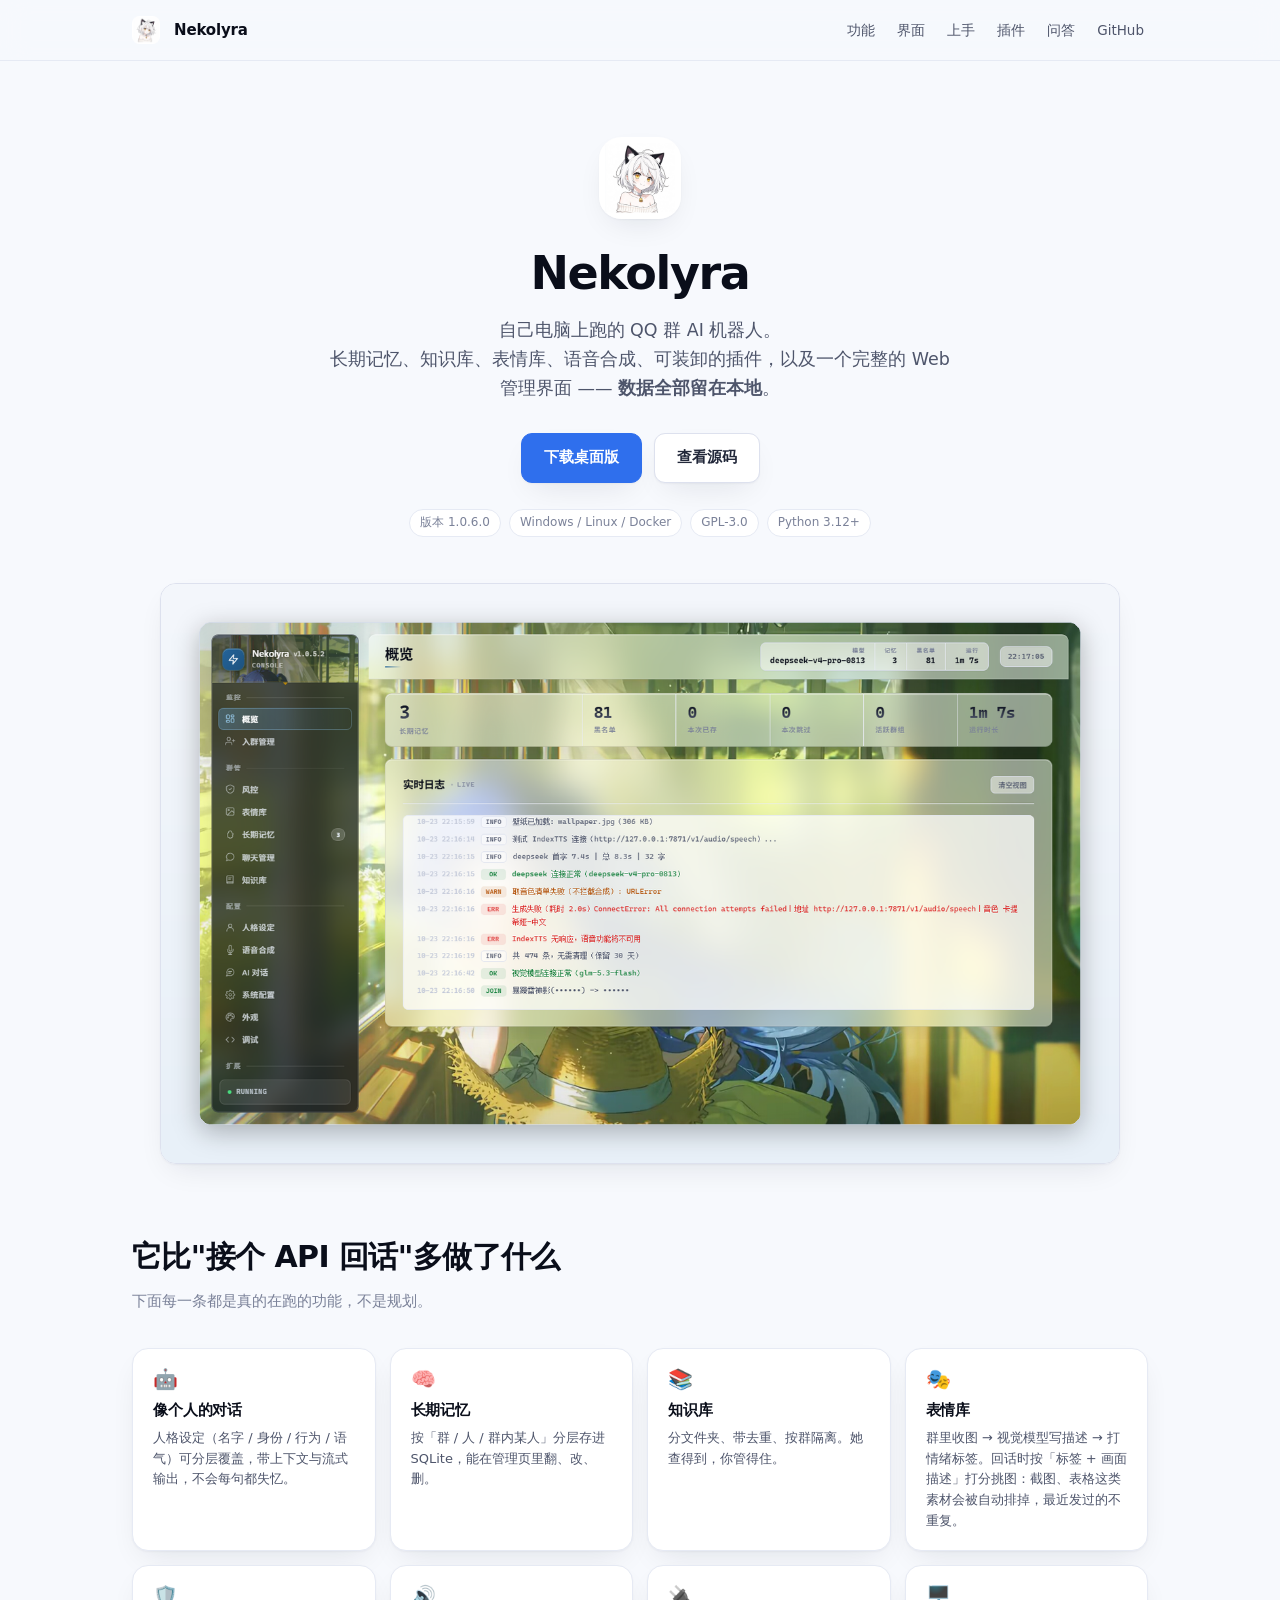
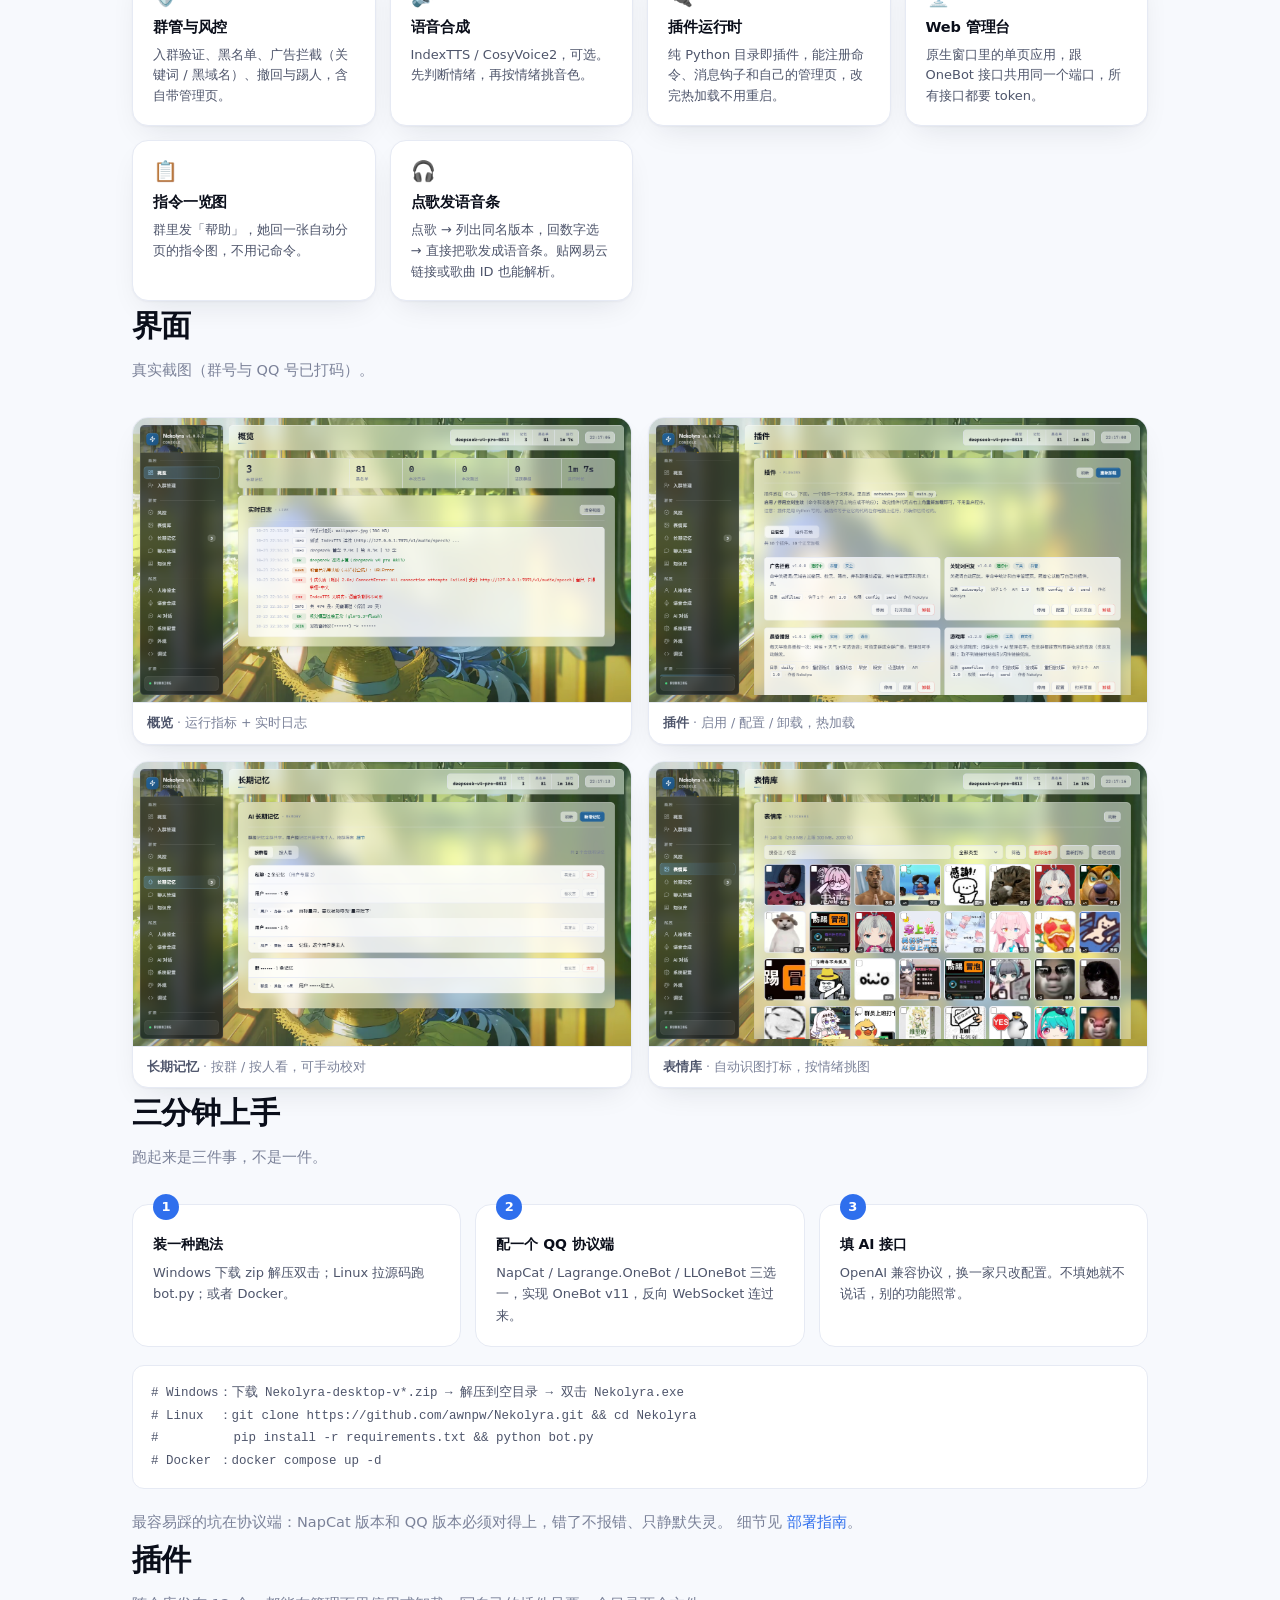
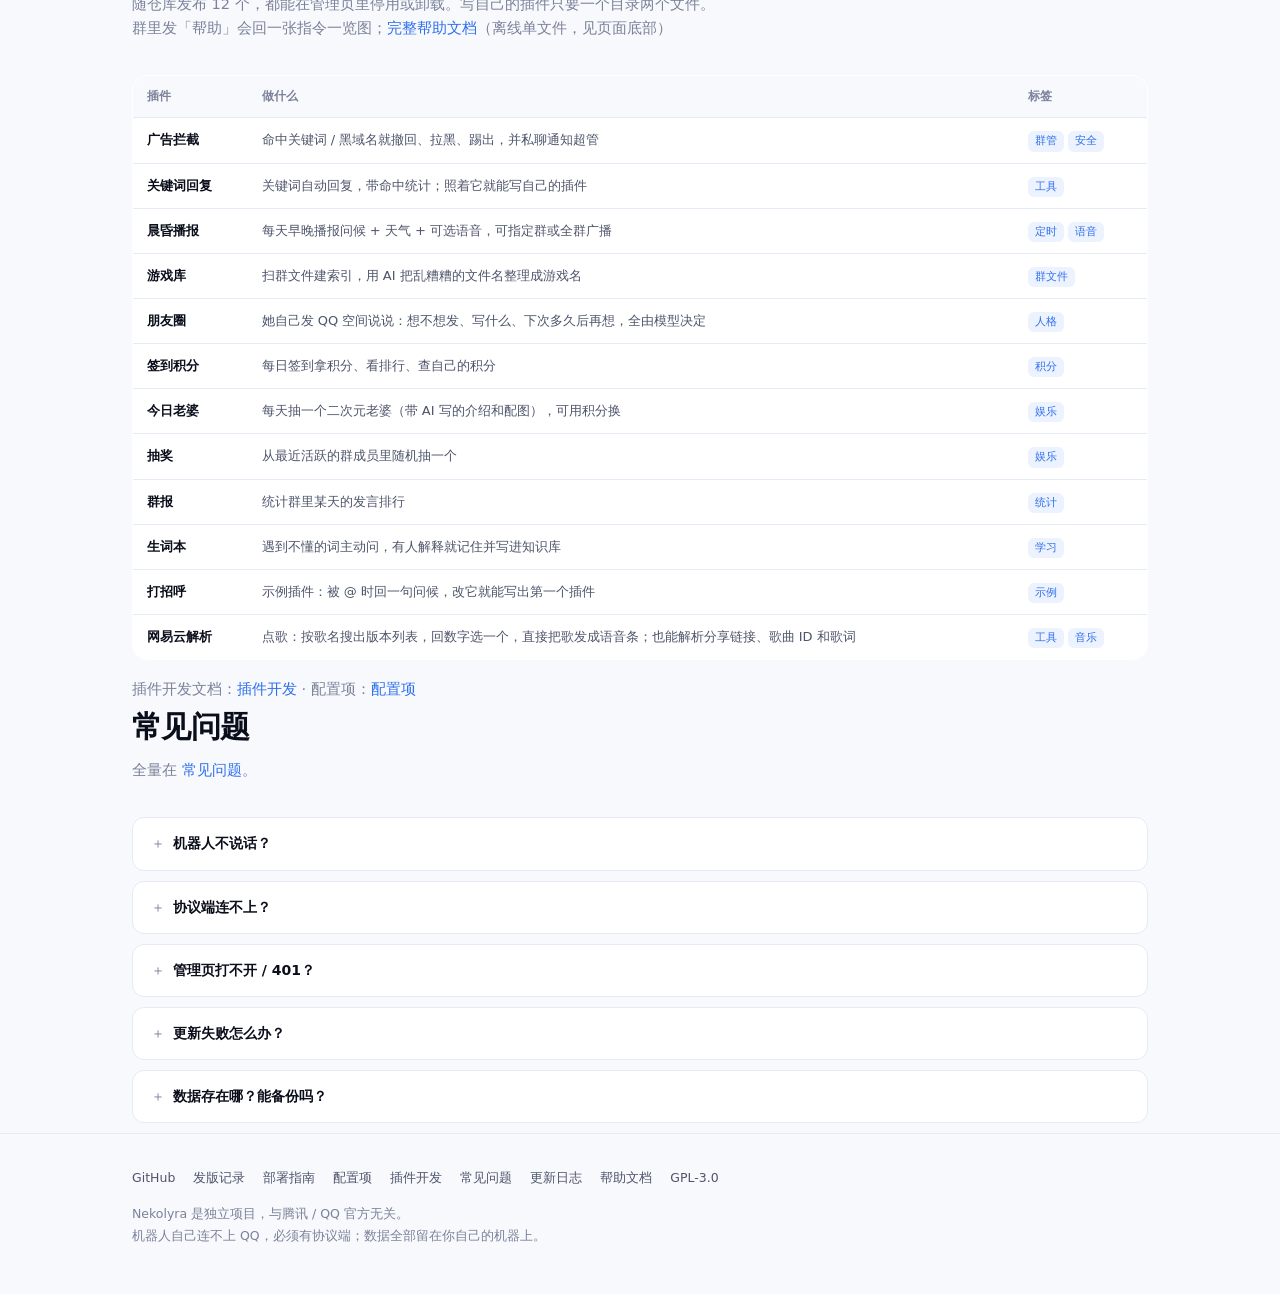
==== commit 30e08d80: "版本号按四段规则修正：1.0.5.5 → 1.0.6.0（新增一组功能，动第三位）" ====
--- a/docs/index.html
+++ b/docs/index.html
@@ -154,7 +154,7 @@
     <a class="btn" href="https://github.com/awnpw/Nekolyra">查看源码</a>
   </div>
   <div class="badges">
-    <span>版本 1.0.5.2</span><span>Windows / Linux / Docker</span><span>GPL-3.0</span><span>Python 3.12+</span>
+    <span>版本 1.0.6.0</span><span>Windows / Linux / Docker</span><span>GPL-3.0</span><span>Python 3.12+</span>
   </div>
   <div class="shot"><img src="screenshots/hero.png" alt="Nekolyra 管理界面"></div>
 </div>
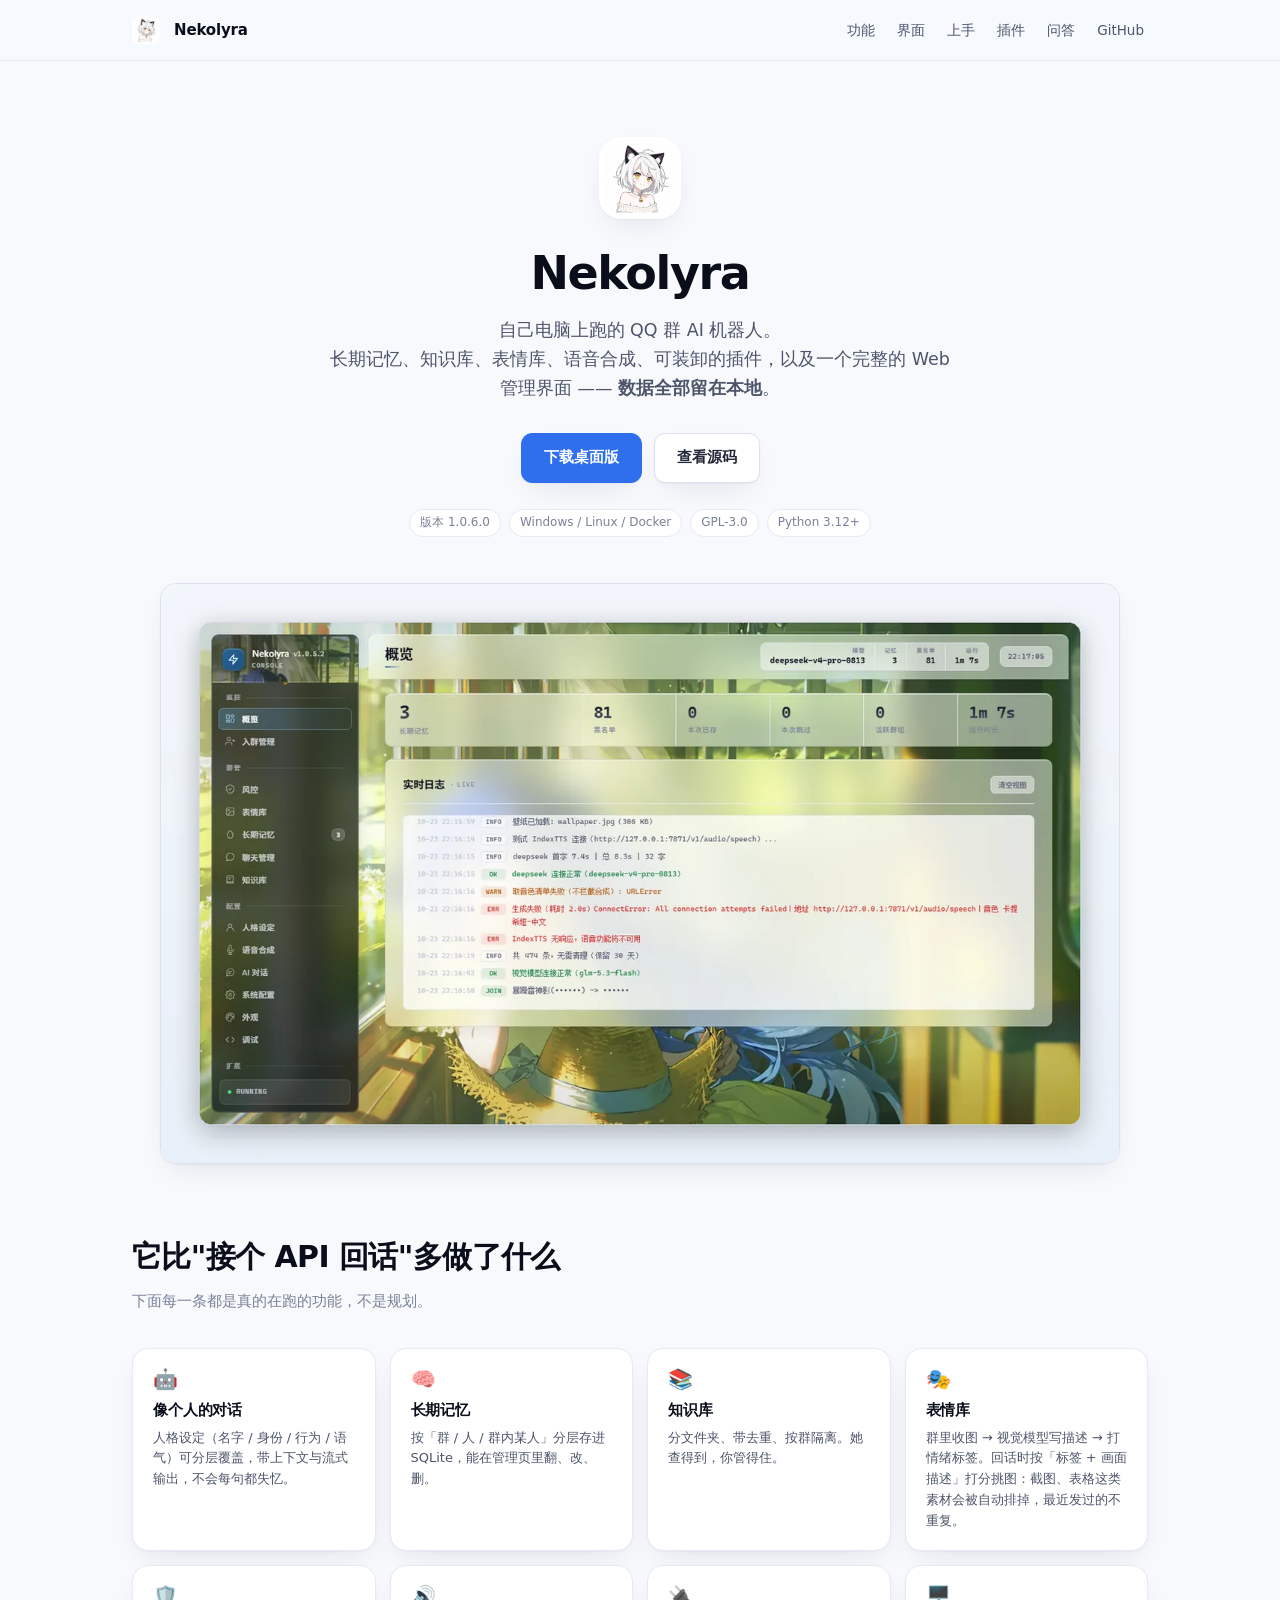
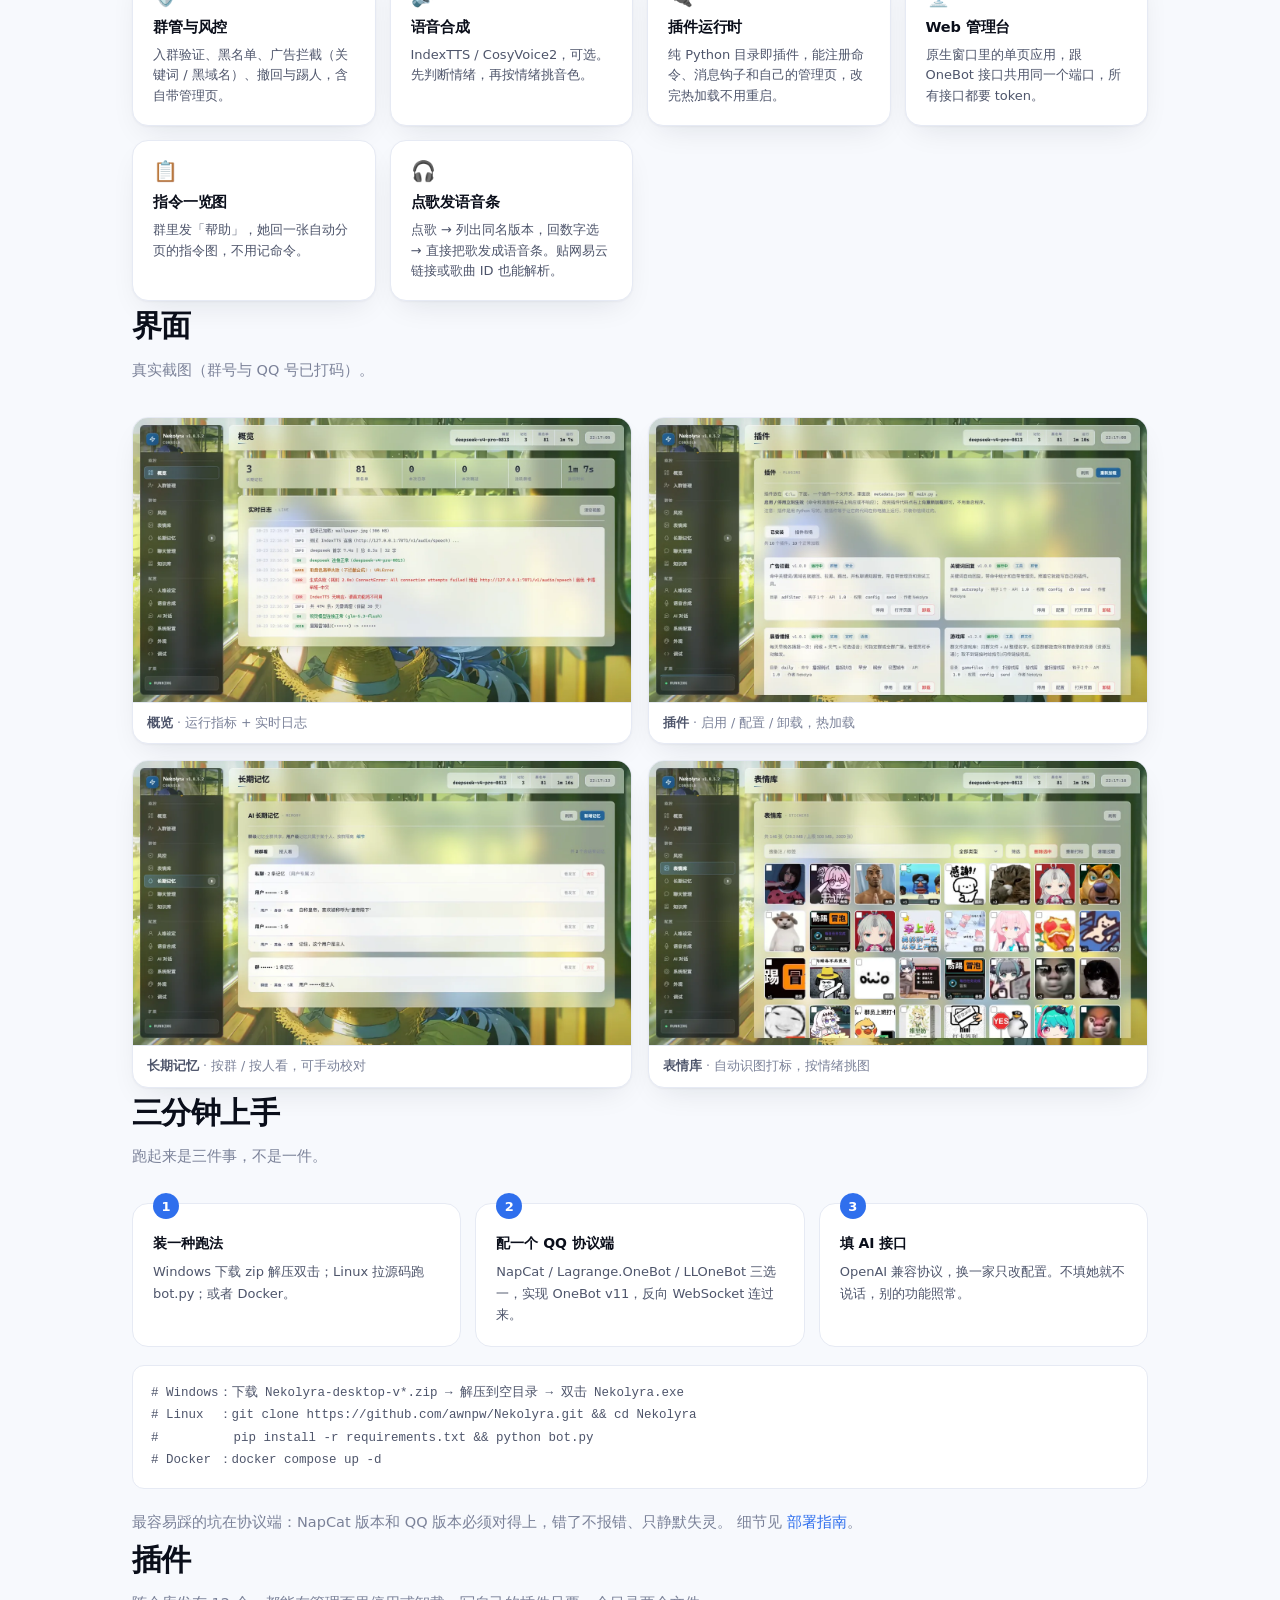
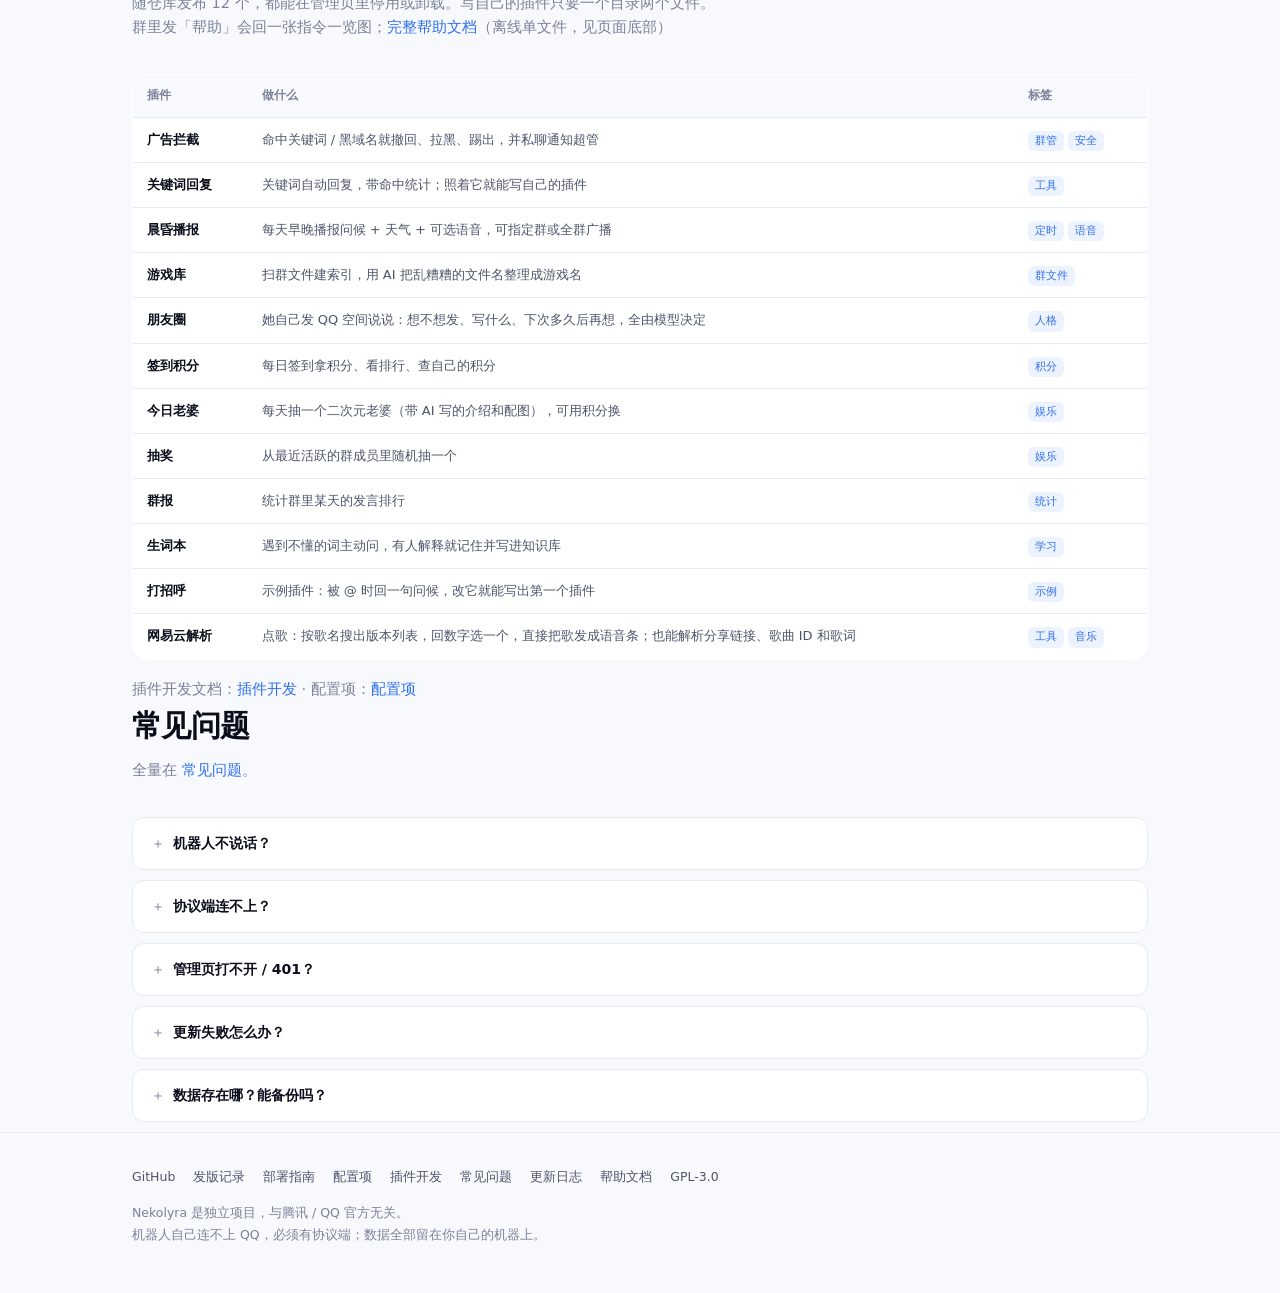
==== commit 5b572732: "截图转 webp：6.1MB -> 0.5MB（-92%），README 和站点页引用同步" ====
--- a/docs/index.html
+++ b/docs/index.html
@@ -7,7 +7,7 @@
 <meta name="description" content="Nekolyra 是一个跑在自己电脑上的 QQ 群 AI 机器人：长期记忆、知识库、表情库、语音合成、插件运行时，以及一个完整的 Web 管理界面。数据全在本地。">
 <meta property="og:title" content="Nekolyra · 自己电脑上跑的 QQ 群 AI 机器人">
 <meta property="og:description" content="长期记忆 / 知识库 / 表情库 / 语音 / 插件运行时 / Web 管理台，数据全在本地。">
-<meta property="og:image" content="screenshots/hero.png">
+<meta property="og:image" content="screenshots/hero.webp">
 <link rel="icon" href="screenshots/logo.png?v=2">
 <style>
   :root{
@@ -156,7 +156,7 @@
   <div class="badges">
     <span>版本 1.0.6.0</span><span>Windows / Linux / Docker</span><span>GPL-3.0</span><span>Python 3.12+</span>
   </div>
-  <div class="shot"><img src="screenshots/hero.png" alt="Nekolyra 管理界面"></div>
+  <div class="shot"><img src="screenshots/hero.webp" alt="Nekolyra 管理界面"></div>
 </div>
 
 <section id="features" class="wrap">
@@ -190,10 +190,10 @@
   <h2>界面</h2>
   <p class="sub">真实截图（群号与 QQ 号已打码）。</p>
   <div class="shots">
-    <figure><img src="screenshots/01-概览.png" alt="概览"><figcaption><b>概览</b> · 运行指标 + 实时日志</figcaption></figure>
-    <figure><img src="screenshots/02-插件.png" alt="插件"><figcaption><b>插件</b> · 启用 / 配置 / 卸载，热加载</figcaption></figure>
-    <figure><img src="screenshots/04-长期记忆.png" alt="长期记忆"><figcaption><b>长期记忆</b> · 按群 / 按人看，可手动校对</figcaption></figure>
-    <figure><img src="screenshots/05-表情库.png" alt="表情库"><figcaption><b>表情库</b> · 自动识图打标，按情绪挑图</figcaption></figure>
+    <figure><img src="screenshots/01-概览.webp" alt="概览"><figcaption><b>概览</b> · 运行指标 + 实时日志</figcaption></figure>
+    <figure><img src="screenshots/02-插件.webp" alt="插件"><figcaption><b>插件</b> · 启用 / 配置 / 卸载，热加载</figcaption></figure>
+    <figure><img src="screenshots/04-长期记忆.webp" alt="长期记忆"><figcaption><b>长期记忆</b> · 按群 / 按人看，可手动校对</figcaption></figure>
+    <figure><img src="screenshots/05-表情库.webp" alt="表情库"><figcaption><b>表情库</b> · 自动识图打标，按情绪挑图</figcaption></figure>
   </div>
 </section>
 
